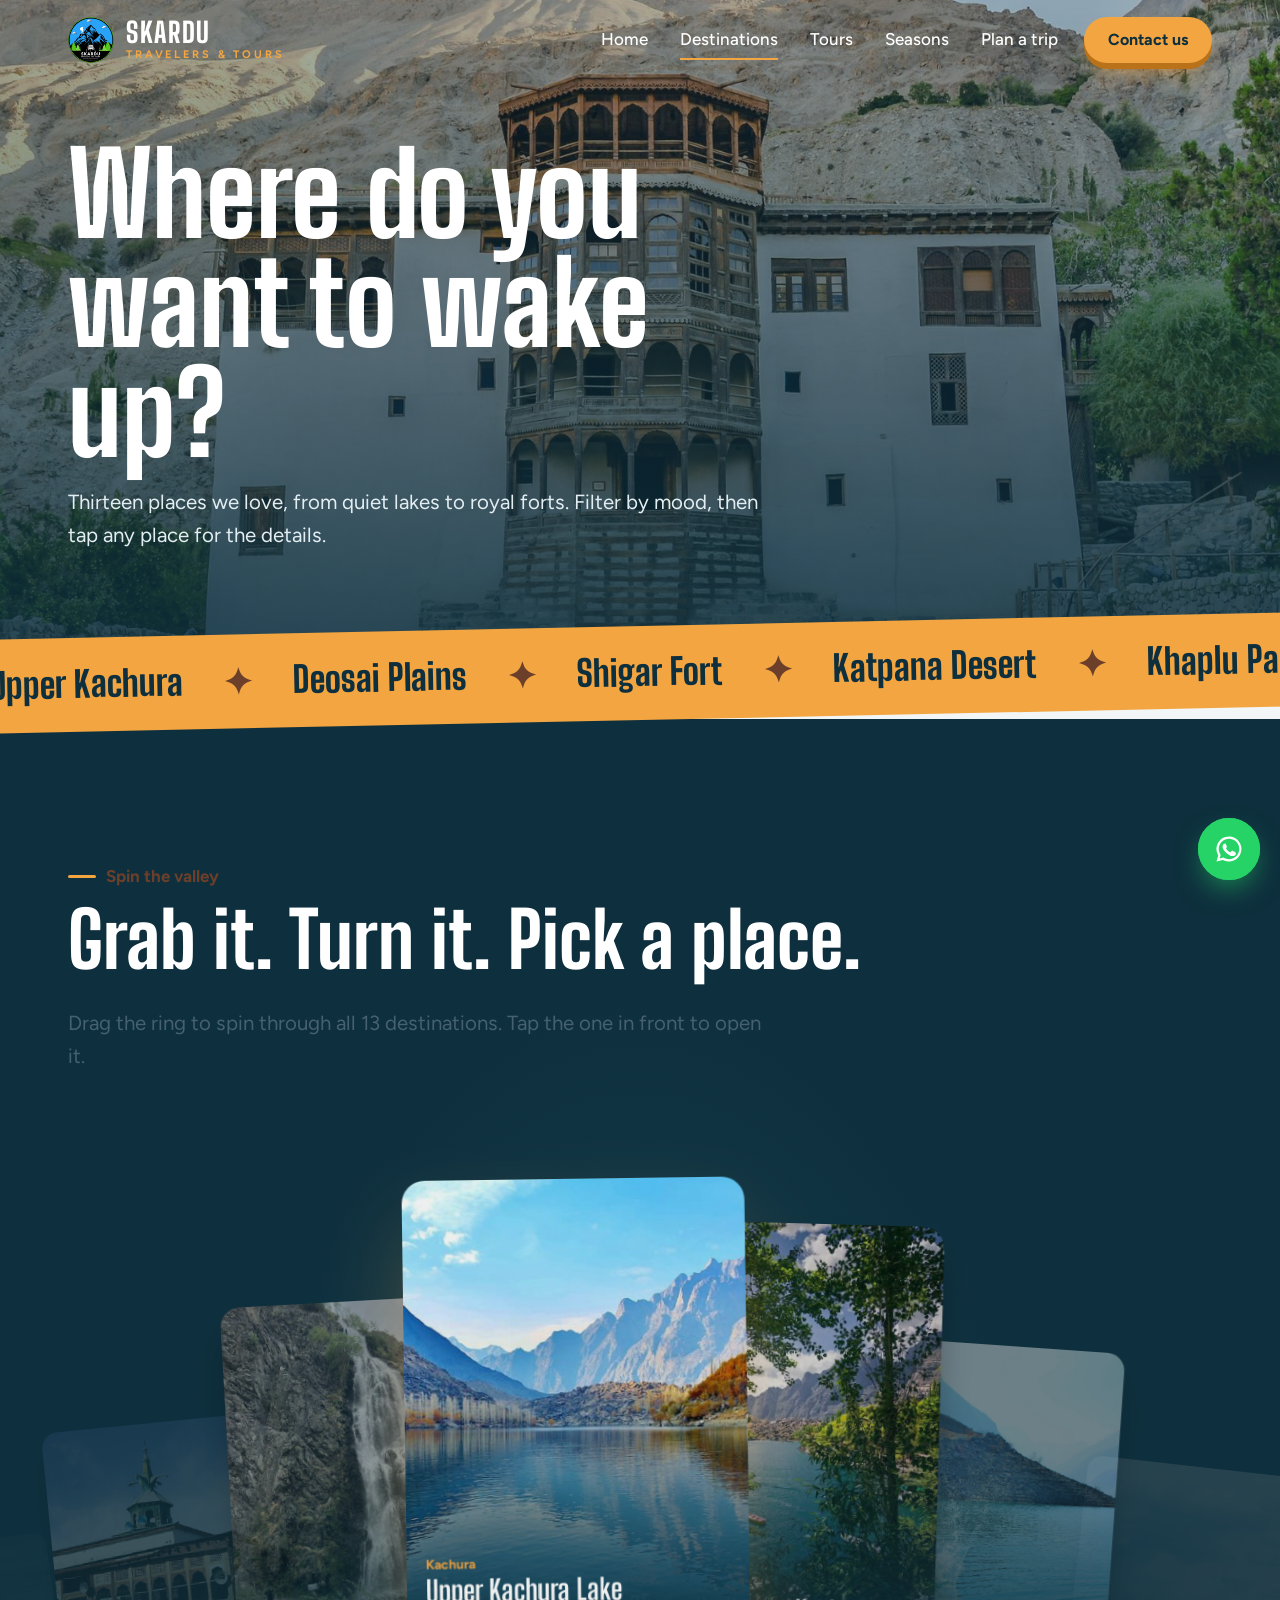
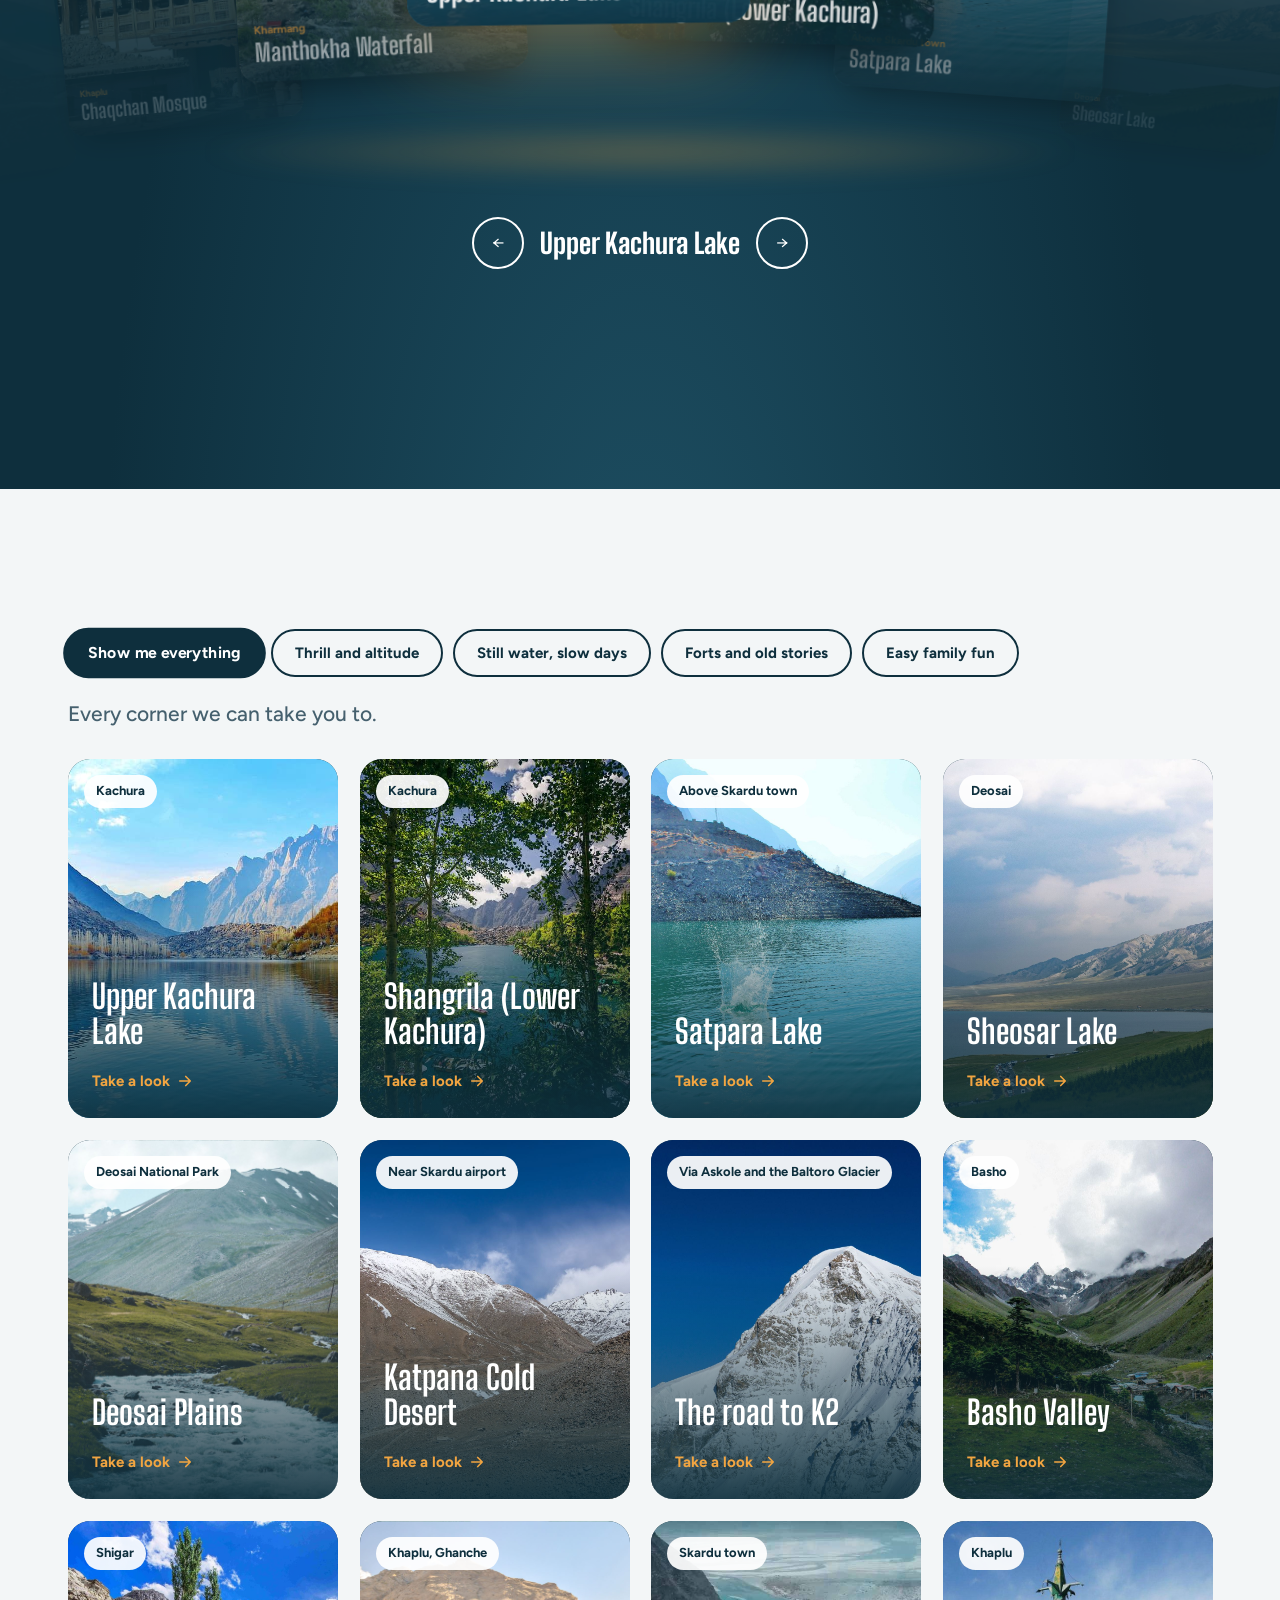
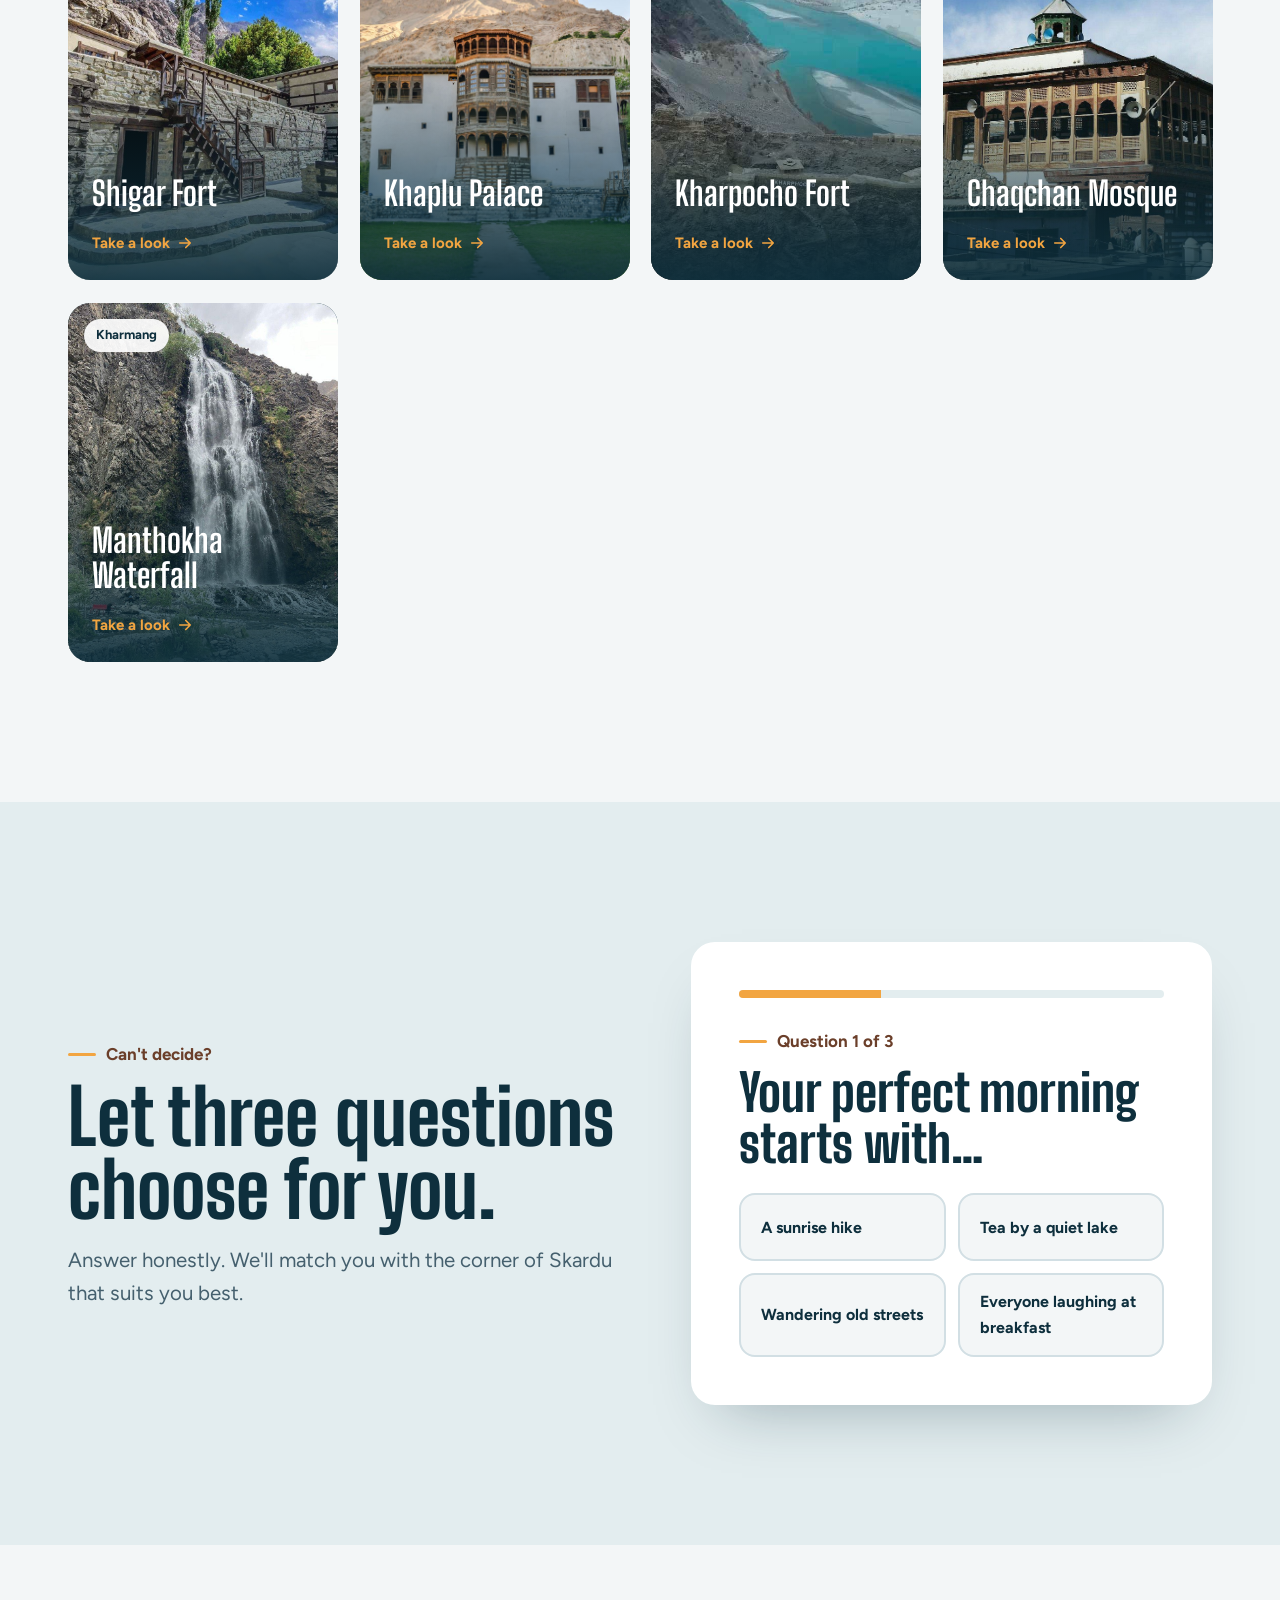
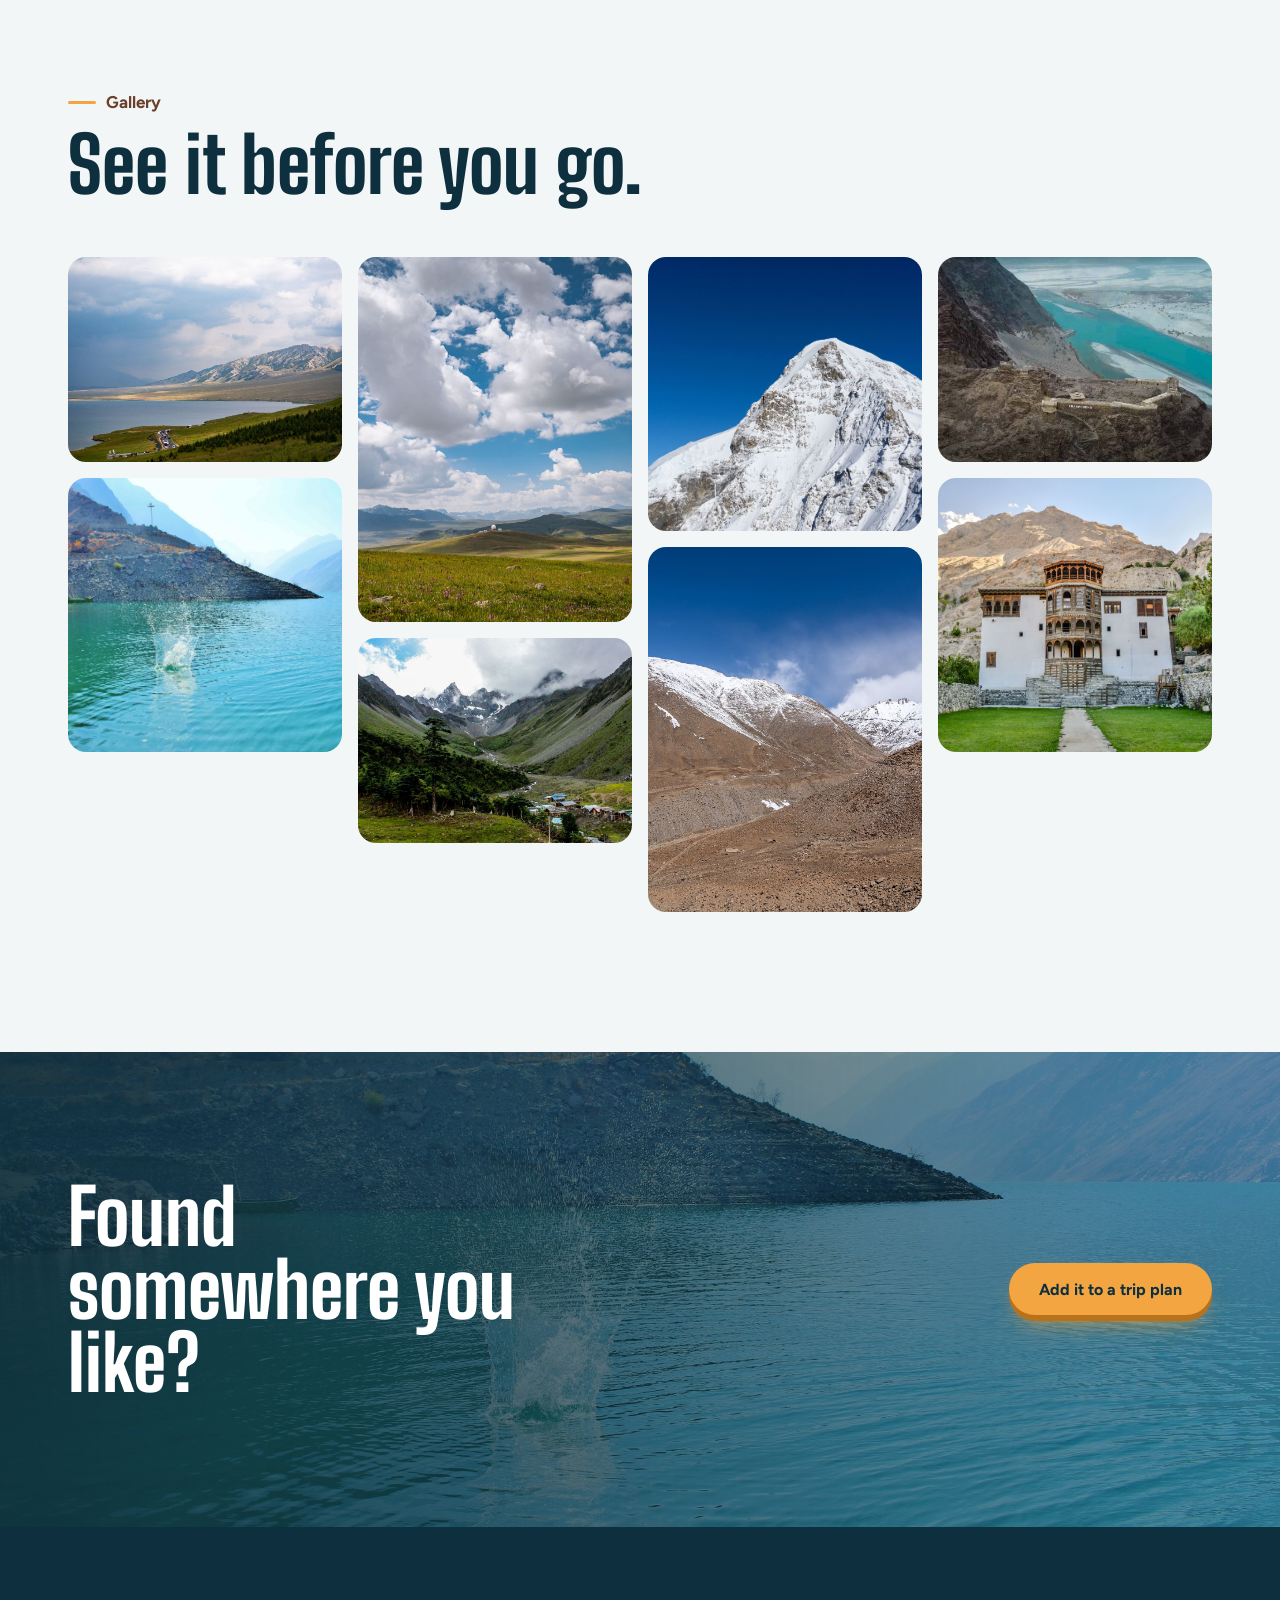
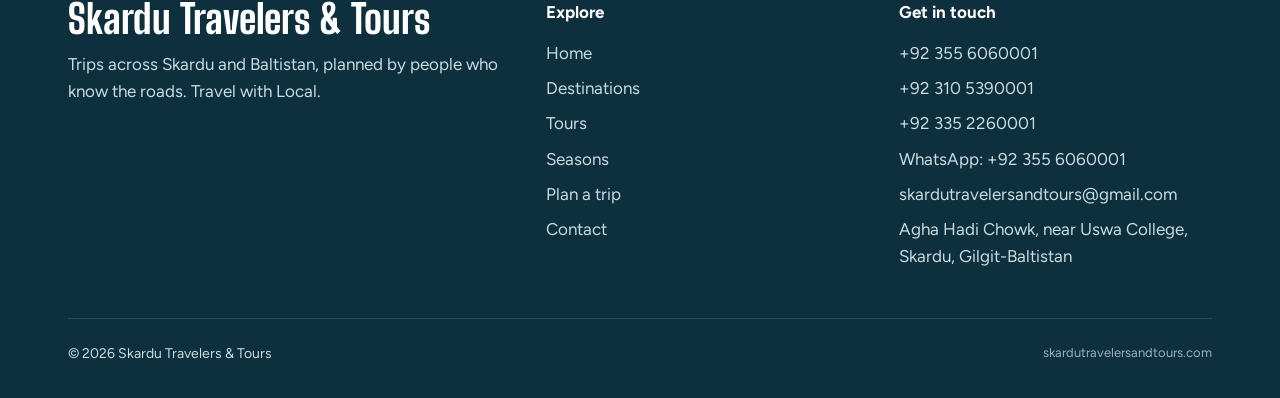
==== destinations.html @ 786d4083 "Add files via upload" ====
<!doctype html>
<html lang="en">
<head>
<meta charset="utf-8">
<meta name="viewport" content="width=device-width, initial-scale=1">
<title>Destinations | Skardu Travelers &amp; Tours</title>
<meta name="description" content="Lakes, deserts, forts and high plains around Skardu, sorted by the kind of trip you want.">
<meta property="og:title" content="Destinations | Skardu Travelers &amp; Tours">
<meta property="og:description" content="Lakes, deserts, forts and high plains around Skardu, sorted by the kind of trip you want.">
<meta property="og:image" content="https://skardutravelersandtours.com/images/hero-main.jpg">
<meta name="theme-color" content="#0E2F3D">
<link rel="preconnect" href="https://fonts.googleapis.com">
<link rel="preconnect" href="https://fonts.gstatic.com" crossorigin>
<link rel="stylesheet" href="https://fonts.googleapis.com/css2?family=Big+Shoulders+Display:wght@700;800&family=Figtree:wght@400;500;700&display=swap">
<link rel="stylesheet" href="css/style.css">
<link rel="icon" type="image/png" href="images/icon-64.png">
<link rel="apple-touch-icon" href="images/logo-180.png">
</head>
<body data-page="destinations">
<a class="skip" href="#main">Skip to content</a>
<header id="site-header"></header>
<main id="main">
<section class="page-hero">
<div class="bg" data-bg="images/khaplu-palace.jpg" aria-hidden="true"></div>
<div class="wrap"><h1 class="reveal">Where do you want to wake up?</h1><p class="lead reveal" style="--d:150ms">Thirteen places we love, from quiet lakes to royal forts. Filter by mood, then tap any place for the details.</p></div>
</section>
<div class="marquee" aria-hidden="true"><div class="track"><span>Upper Kachura</span><span>✦</span><span>Deosai Plains</span><span>✦</span><span>Shigar Fort</span><span>✦</span><span>Katpana Desert</span><span>✦</span><span>Khaplu Palace</span><span>✦</span><span>Sheosar Lake</span><span>✦</span><span>Manthokha</span><span>✦</span><span>Road to K2</span><span>✦</span><span>Upper Kachura</span><span>✦</span><span>Deosai Plains</span><span>✦</span><span>Shigar Fort</span><span>✦</span><span>Katpana Desert</span><span>✦</span><span>Khaplu Palace</span><span>✦</span><span>Sheosar Lake</span><span>✦</span><span>Manthokha</span><span>✦</span><span>Road to K2</span><span>✦</span></div></div>

<section class="section ring-section">
<div class="wrap">
<div class="section-head">
<div><p class="kicker reveal">Spin the valley</p><h2 class="reveal" style="--d:100ms">Grab it. Turn it. Pick a place.</h2></div>
<p class="lead reveal right">Drag the ring to spin through all 13 destinations. Tap the one in front to open it.</p>
</div>
</div>
<div class="ring-stage reveal zoom" id="ring-stage" tabindex="0" aria-label="Carousel of destinations. Use left and right arrow keys to turn.">
<div class="ring"></div>
<div class="ring-floor" aria-hidden="true"></div>
</div>
<div class="ring-controls">
<button class="round-btn" type="button" id="ring-prev" aria-label="Previous destination">&#8592;</button>
<div class="ring-name" id="ring-name" aria-live="polite"></div>
<button class="round-btn" type="button" id="ring-next" aria-label="Next destination">&#8594;</button>
</div>
<div style="height:80px"></div>
</section>
<section class="section" id="explore">
<div class="wrap">
<div class="chips reveal" id="mood-chips" role="group" aria-label="Choose a mood"></div>
<p class="mood-line" id="mood-line"></p>
<div class="grid" id="place-grid" style="margin-top:28px"></div>
</div>
</section>
<section class="section tinted">
<div class="wrap split">
<div>
<p class="kicker reveal">Can't decide?</p>
<h2 class="reveal" style="--d:100ms">Let three questions choose for you.</h2>
<p class="lead reveal" style="margin-top:18px;--d:200ms">Answer honestly. We'll match you with the corner of Skardu that suits you best.</p>
</div>
<div class="quiz reveal zoom" id="quiz"></div>
</div>
</section>
<section class="section">
<div class="wrap">
<div class="section-head"><div><p class="kicker reveal">Gallery</p><h2 class="reveal" style="--d:100ms">See it before you go.</h2></div></div>
<div class="gallery" id="gallery"></div>
</div>
</section>
<section class="cta">
<div class="bg" data-bg="images/satpara-lake.jpg" data-parallax="0.15" aria-hidden="true"></div>
<div class="wrap"><h2 class="reveal left">Found somewhere you like?</h2><a class="btn btn-primary reveal right" href="plan.html">Add it to a trip plan</a></div>
</section>
</main>
<footer id="site-footer"></footer>
<script src="js/config.js"></script>
<script src="js/data.js"></script>
<script src="js/main.js"></script>
</body>
</html>
---- css/style.css ----
/* ===========================================================
   Skardu Traveller and Tours — shared styles (v2, photo-led)
   Palette
     Snow     #F3F6F7   page ground
     Indus    #0E2F3D   ink and dark sections
     Glacier  #7FB3C4   cool accent
     Apricot  #F2A541   action colour (always with Indus text)
     Walnut   #6B3F2A   Balti woodwork details
   Type: Big Shoulders Display (tall, like the peaks) + Figtree
   =========================================================== */
:root {
  --snow: #F3F6F7; --paper: #fff; --indus: #0E2F3D; --indus-2: #174253;
  --glacier: #7FB3C4; --apricot: #F2A541; --apricot-dark: #E08E22; --walnut: #6B3F2A;
  --line: #D2DFE4; --muted: #45606E;
  --display: "Big Shoulders Display", "Arial Narrow", sans-serif;
  --body: "Figtree", "Segoe UI", system-ui, sans-serif;
  --wrap: 1240px; --pad: clamp(20px, 4vw, 48px);
  --ease: cubic-bezier(.2,.8,.2,1);
  --spring: cubic-bezier(.34,1.56,.64,1);
}
*, *::before, *::after { box-sizing: border-box; }
html { scroll-behavior: smooth; }
body { margin: 0; background: var(--snow); color: var(--indus); font-family: var(--body); font-size: 17px; line-height: 1.6; -webkit-font-smoothing: antialiased; overflow-x: hidden; }
img { max-width: 100%; display: block; }
a { color: inherit; }
button { font: inherit; color: inherit; }
:focus-visible { outline: 3px solid var(--apricot); outline-offset: 3px; border-radius: 6px; }
::selection { background: var(--apricot); color: var(--indus); }
.wrap { max-width: var(--wrap); margin: 0 auto; padding-inline: var(--pad); }
.skip { position: absolute; left: -999px; top: 8px; background: var(--apricot); padding: 10px 16px; z-index: 300; }
.skip:focus { left: 8px; }

/* ---------- Type ---------- */
h1, h2, h3 { font-family: var(--display); font-weight: 800; line-height: .95; margin: 0; }
h1 { font-size: clamp(64px, 10vw, 156px); }
h2 { font-size: clamp(44px, 6vw, 88px); }
h3 { font-size: clamp(26px, 2.4vw, 32px); font-weight: 700; line-height: 1.05; }
p { margin: 0; }
.lead { font-size: clamp(18px, 1.6vw, 21px); max-width: 34em; color: var(--muted); }
.on-dark .lead { color: #C9DCE3; }
.kicker { font-weight: 700; color: var(--walnut); margin-bottom: 12px; display: inline-flex; align-items: center; gap: 10px; }
.kicker::before { content: ""; width: 28px; height: 3px; background: var(--apricot); border-radius: 2px; }
.on-dark .kicker, .light .kicker { color: var(--apricot); }

/* ---------- Scroll progress ---------- */
.progress { position: fixed; top: 0; left: 0; height: 3px; width: 100%; background: var(--apricot); transform-origin: 0 50%; transform: scaleX(0); z-index: 120; }

/* ---------- Buttons ---------- */
.btn { position: relative; overflow: hidden; display: inline-flex; align-items: center; justify-content: center; gap: 10px; min-height: 52px; padding: 0 28px; border-radius: 999px; font-weight: 700; font-size: 16px; text-decoration: none; cursor: pointer; border: 2px solid transparent; transition: background .25s, color .25s, transform .3s var(--spring), box-shadow .3s; }
.btn:hover { transform: translateY(-3px); }
.btn:active { transform: scale(.96); }
.btn-primary { background: var(--apricot); color: var(--indus); box-shadow: 0 10px 24px -10px rgba(242,165,65,.9); }
.btn-primary:hover { background: var(--apricot-dark); box-shadow: 0 16px 30px -10px rgba(242,165,65,.95); }
.btn-ghost { background: transparent; border-color: currentColor; }
.btn-ghost:hover { background: rgba(14,47,61,.08); }
.light .btn-ghost:hover, .on-dark .btn-ghost:hover { background: rgba(255,255,255,.14); }
.btn-dark { background: var(--indus); color: #fff; }
.btn-dark:hover { background: var(--indus-2); }
.btn svg { width: 20px; height: 20px; flex: none; }
.ripple { position: absolute; border-radius: 50%; background: rgba(255,255,255,.55); transform: scale(0); animation: ripple .6s ease-out; pointer-events: none; }
@keyframes ripple { to { transform: scale(4); opacity: 0; } }

/* ---------- Header ---------- */
.site-header { position: fixed; top: 0; left: 0; right: 0; z-index: 100; transition: background .35s, box-shadow .35s, color .35s; color: #fff; }
.site-header.solid, body:not([data-page="home"]) .site-header.solid { background: rgba(243,246,247,.94); backdrop-filter: blur(12px); color: var(--indus); box-shadow: 0 1px 0 var(--line); }
.nav { display: flex; align-items: center; justify-content: space-between; gap: 20px; min-height: 80px; }
.brand { display: flex; align-items: center; gap: 12px; text-decoration: none; }
.brand svg, .brand img { width: 46px; height: 46px; flex: none; transition: transform .5s var(--spring); }
.brand img { border-radius: 50%; }
.brand:hover svg, .brand:hover img { transform: rotate(-8deg) scale(1.1); }
.brand-text { display: flex; flex-direction: column; gap: 4px; line-height: 1; }
.brand-text b { font-family: var(--display); font-weight: 800; font-size: 28px; letter-spacing: .06em; text-transform: uppercase; line-height: .9; }
.brand-text small { font-family: var(--body, inherit); font-weight: 700; font-size: 11px; letter-spacing: .26em; text-transform: uppercase; color: var(--apricot); }
.nav-links { display: flex; align-items: center; gap: 4px; list-style: none; margin: 0; padding: 0; }
.nav-links a:not(.btn) { position: relative; display: block; padding: 10px 14px; text-decoration: none; font-weight: 500; }
.nav-links a:not(.btn)::after { content: ""; position: absolute; left: 14px; right: 14px; bottom: 4px; height: 2px; background: var(--apricot); transform: scaleX(0); transform-origin: left; transition: transform .35s var(--ease); }
.nav-links a:not(.btn):hover::after, .nav-links a[aria-current="page"]::after { transform: scaleX(1); }
.nav-links .btn { min-height: 46px; padding: 0 22px; margin-left: 8px; }
.nav-toggle { display: none; width: 48px; height: 48px; border: 0; background: transparent; cursor: pointer; border-radius: 12px; }
.nav-toggle svg { width: 28px; height: 28px; }
@media (max-width: 920px) {
  .nav-toggle { display: inline-flex; align-items: center; justify-content: center; }
  .nav-links { position: fixed; inset: 80px 0 auto 0; flex-direction: column; align-items: stretch; gap: 0; background: var(--snow); color: var(--indus); padding: 12px var(--pad) 24px; box-shadow: 0 20px 40px rgba(14,47,61,.2); clip-path: inset(0 0 100% 0); transition: clip-path .45s var(--ease); }
  .nav-links.open { clip-path: inset(0 0 0 0); }
  .nav-links a:not(.btn) { padding: 16px 8px; font-size: 20px; border-bottom: 1px solid var(--line); }
  .nav-links a:not(.btn)::after { display: none; }
  .nav-links .btn { margin: 16px 0 0; }
  .site-header:has(.nav-links.open) { background: var(--snow); color: var(--indus); }
}

/* ---------- Home hero: photo slideshow ---------- */
.hero { position: relative; min-height: 100vh; min-height: 100svh; color: #fff; overflow: hidden; display: flex; align-items: flex-end; background: var(--indus); }
.slides { position: absolute; inset: -6%; will-change: translate; }
.slide { position: absolute; inset: 0; background-size: cover; background-position: center; opacity: 0; transform: scale(1.12); transition: opacity 1.6s ease, transform 7s linear; }
.slide.active { opacity: 1; transform: scale(1); }
.hero::after { content: ""; position: absolute; inset: 0; background: linear-gradient(180deg, rgba(7,26,34,.35) 0%, rgba(7,26,34,0) 38%, rgba(7,26,34,.8) 100%); pointer-events: none; }
.hero-copy { position: relative; z-index: 3; width: 100%; padding-bottom: clamp(48px, 9vh, 96px); padding-top: 120px; }
.hero h1 { max-width: 12ch; font-size: clamp(60px, 8.6vw, 132px); }
.hero h1 .word { display: inline-block; overflow: hidden; vertical-align: top; padding-bottom: .06em; }
.hero h1 .word > span { display: inline-block; transform: translateY(110%); animation: wordUp .9s var(--ease) forwards; }
@keyframes wordUp { to { transform: none; } }
.hero .lead { color: #E3EEF2; margin-top: 22px; opacity: 0; animation: fadeUp .9s var(--ease) .9s forwards; }
.hero-actions { display: flex; flex-wrap: wrap; gap: 12px; margin-top: 30px; opacity: 0; animation: fadeUp .9s var(--ease) 1.1s forwards; }
@keyframes fadeUp { from { opacity: 0; transform: translateY(24px); } to { opacity: 1; transform: none; } }
.hero-foot { display: flex; justify-content: space-between; align-items: flex-end; gap: 24px; margin-top: 48px; flex-wrap: wrap; }
.slide-caption { font-family: var(--display); font-size: 28px; font-weight: 700; min-height: 1.2em; }
.slide-caption.swap { animation: fadeUp .7s var(--ease); }
.dots { display: flex; gap: 10px; }
.dots button { width: 44px; height: 44px; border: 0; background: transparent; cursor: pointer; display: flex; align-items: center; padding: 0; }
.dots button span { display: block; width: 100%; height: 4px; border-radius: 4px; background: rgba(255,255,255,.35); overflow: hidden; }
.dots button span::after { content: ""; display: block; height: 100%; width: 0; background: #fff; }
.dots button.active span::after { animation: fill 6s linear forwards; }
@keyframes fill { to { width: 100%; } }

/* Inner page hero */
.page-hero { position: relative; min-height: 70vh; display: flex; align-items: flex-end; color: #fff; overflow: hidden; background: var(--indus); }
.page-hero .bg { position: absolute; inset: -6%; background-size: cover; background-position: center; animation: kenburns 20s ease-in-out infinite alternate; }
@keyframes kenburns { from { transform: scale(1) translate(0,0); } to { transform: scale(1.12) translate(-2%, -2%); } }
.page-hero::after { content: ""; position: absolute; inset: 0; background: linear-gradient(180deg, rgba(14,47,61,.35), rgba(14,47,61,.85)); }
.page-hero .wrap { position: relative; z-index: 2; width: 100%; padding-top: 140px; padding-bottom: clamp(48px, 8vw, 88px); }
.page-hero h1 { font-size: clamp(56px, 9vw, 132px); max-width: 12ch; }
.page-hero .lead { color: #E3EEF2; margin-top: 18px; }

/* ---------- Reveal on scroll ---------- */
.reveal { opacity: 0; transform: translateY(40px); transition: opacity .9s var(--ease), transform .9s var(--ease); transition-delay: var(--d, 0ms); }
.reveal.zoom { transform: scale(.92); }
.reveal.left { transform: translateX(-50px); }
.reveal.right { transform: translateX(50px); }
.reveal.in { opacity: 1; transform: none; }

/* ---------- Marquee ---------- */
.marquee { background: var(--apricot); color: var(--indus); overflow: hidden; padding: 18px 0; transform: rotate(-1.2deg); margin: -14px -10px 0; position: relative; z-index: 4; }
.marquee .track { display: flex; gap: 40px; width: max-content; animation: marquee 35s linear infinite; font-family: var(--display); font-weight: 800; font-size: clamp(24px, 3vw, 36px); white-space: nowrap; }
.marquee .track span:nth-child(even) { color: var(--walnut); }
.marquee:hover .track { animation-play-state: paused; }
@keyframes marquee { to { transform: translateX(-50%); } }

/* ---------- Sections ---------- */
.section { padding-block: clamp(80px, 11vw, 140px); }
.section-head { display: flex; justify-content: space-between; align-items: flex-end; gap: 32px; flex-wrap: wrap; margin-bottom: clamp(32px, 5vw, 56px); }
.on-dark { background: var(--indus); color: #fff; }
.tinted { background: #E3EDEF; }
.split { display: grid; grid-template-columns: 1.05fr 1fr; gap: clamp(32px, 6vw, 80px); align-items: center; }
@media (max-width: 860px) { .split { grid-template-columns: 1fr; } }

/* Counters */
.counters { display: grid; grid-template-columns: repeat(3, minmax(0, 1fr)); gap: 20px; margin-top: 48px; }
.counter { border-top: 3px solid var(--indus); padding-top: 16px; }
.counter b { display: block; font-family: var(--display); font-size: clamp(56px, 7vw, 96px); line-height: 1; }
.counter span { color: var(--muted); font-weight: 500; }
@media (max-width: 600px) { .counters { grid-template-columns: 1fr; } }

/* ---------- Chips ---------- */
.chips { display: flex; flex-wrap: wrap; gap: 10px; }
.chip { min-height: 48px; padding: 0 22px; border-radius: 999px; cursor: pointer; border: 2px solid var(--indus); background: transparent; font-weight: 700; font-size: 15px; transition: background .25s, color .25s, transform .3s var(--spring); }
.chip:hover { transform: translateY(-2px); }
.chip[aria-pressed="true"] { background: var(--indus); color: #fff; transform: scale(1.05); }
.light .chip, .on-dark .chip { border-color: #fff; color: #fff; }
.light .chip[aria-pressed="true"], .on-dark .chip[aria-pressed="true"] { background: #fff; color: var(--indus); }
.mood-line { font-size: 21px; margin-top: 20px; color: var(--muted); min-height: 1.6em; font-weight: 500; }

/* ---------- Photo cards ---------- */
.grid { display: grid; gap: 22px; grid-template-columns: repeat(auto-fit, minmax(260px, 1fr)); }
.photo-card { position: relative; display: block; width: 100%; aspect-ratio: 3 / 4; border: 0; padding: 0; border-radius: 22px; overflow: hidden; cursor: pointer; text-align: left; color: #fff; background: var(--indus); transform-style: preserve-3d; transition: transform .5s var(--ease), box-shadow .5s var(--ease); will-change: transform; }
.photo-card:hover { box-shadow: 0 30px 60px -20px rgba(14,47,61,.55); }
.photo-card .img { position: absolute; inset: 0; background-size: cover; background-position: center; transition: transform 1.1s var(--ease); }
.photo-card:hover .img { transform: scale(1.1); }
.photo-card::after { content: ""; position: absolute; inset: 0; background: linear-gradient(180deg, rgba(14,47,61,0) 35%, rgba(14,47,61,.92) 100%); }
.photo-card .tag { position: absolute; top: 16px; left: 16px; z-index: 2; background: rgba(255,255,255,.92); color: var(--indus); font-size: 13px; font-weight: 700; padding: 6px 12px; border-radius: 999px; }
.photo-card .body { position: absolute; left: 0; right: 0; bottom: 0; z-index: 2; padding: 24px; transform: translateZ(40px); }
.photo-card h3 { font-size: clamp(28px, 2.6vw, 36px); }
.photo-card p { font-size: 15px; color: #DCE8EC; margin-top: 8px; max-height: 0; opacity: 0; overflow: hidden; transition: max-height .5s var(--ease), opacity .4s; }
.photo-card:hover p, .photo-card:focus-visible p { max-height: 120px; opacity: 1; }
.photo-card .more { display: inline-flex; align-items: center; gap: 6px; margin-top: 12px; font-weight: 700; color: var(--apricot); font-size: 15px; }
.photo-card .more svg { width: 18px; height: 18px; transition: transform .3s; }
.photo-card:hover .more svg { transform: translateX(5px); }
.pop-in { animation: popIn .6s var(--spring) both; animation-delay: var(--d, 0ms); }
@keyframes popIn { from { opacity: 0; transform: translateY(30px) scale(.9); } to { opacity: 1; transform: none; } }
@media (hover: none) { .photo-card p { max-height: none; opacity: 1; } }

/* Tours */
.tour { background: var(--paper); border-radius: 22px; overflow: hidden; display: flex; flex-direction: column; transition: transform .5s var(--ease), box-shadow .5s var(--ease); box-shadow: 0 1px 0 var(--line); }
.tour:hover { transform: translateY(-8px); box-shadow: 0 30px 60px -24px rgba(14,47,61,.4); }
.tour-art { position: relative; height: 220px; overflow: hidden; }
.tour-art .img { position: absolute; inset: 0; background-size: cover; background-position: center; transition: transform 1.1s var(--ease); }
.tour:hover .tour-art .img { transform: scale(1.1); }
.tour-art .days { position: absolute; left: 16px; bottom: 16px; background: var(--apricot); color: var(--indus); font-weight: 800; padding: 6px 14px; border-radius: 999px; font-size: 14px; }
.tour-body { padding: 24px; display: flex; flex-direction: column; gap: 14px; flex: 1; }
.route { list-style: none; padding: 0; margin: 0; display: flex; flex-wrap: wrap; align-items: center; gap: 6px; font-size: 14px; }
.route li { background: #E3EDEF; padding: 4px 10px; border-radius: 999px; }
.tour-price { font-family: var(--display); font-weight: 800; font-size: 32px; margin-top: auto; }
.tour-includes { font-size: 15px; color: var(--muted); }
.tour .btn { width: 100%; }

/* ---------- Parallax photo band ---------- */
.band { position: relative; min-height: 80vh; display: flex; align-items: center; color: #fff; overflow: hidden; }
.band .bg { position: absolute; inset: -20% 0; background-size: cover; background-position: center; will-change: transform; }
.band::after { content: ""; position: absolute; inset: 0; background: rgba(14,47,61,.55); }
.band .wrap { position: relative; z-index: 2; }
.band blockquote { margin: 0; font-family: var(--display); font-weight: 800; font-size: clamp(48px, 7vw, 104px); line-height: .95; max-width: 14ch; }
.band p { margin-top: 20px; font-size: 19px; color: #E3EEF2; }

/* ---------- Seasons ---------- */
.season-stage { position: relative; color: #fff; overflow: hidden; background: var(--indus); }
.season-bg { position: absolute; inset: 0; background-size: cover; background-position: center; opacity: 0; transition: opacity 1.2s ease, transform 8s linear; transform: scale(1.1); }
.season-bg.active { opacity: 1; transform: scale(1); }
.season-stage::after { content: ""; position: absolute; inset: 0; background: linear-gradient(90deg, rgba(14,47,61,.85), rgba(14,47,61,.45)); }
.season-stage > .wrap { position: relative; z-index: 2; }
.season-card { background: rgba(255,255,255,.12); backdrop-filter: blur(14px); border: 1px solid rgba(255,255,255,.3); border-radius: 24px; padding: clamp(28px, 4vw, 48px); }
.season-card .months { font-weight: 700; color: var(--apricot); }
.season-card h3 { font-size: clamp(44px, 5vw, 72px); font-weight: 800; margin: 10px 0 16px; }
.season-card p { font-size: 18px; line-height: 1.65; }
.season-card .good { margin-top: 18px; font-weight: 700; }
.season-card.swap { animation: popIn .6s var(--spring); }

.months-row { display: grid; grid-template-columns: repeat(12, minmax(0, 1fr)); gap: 8px; }
.month { min-height: 90px; border: 0; border-radius: 14px; cursor: pointer; font-weight: 800; font-size: 16px; display: flex; align-items: flex-end; padding: 12px; color: #fff; transition: transform .35s var(--spring), box-shadow .3s; position: relative; overflow: hidden; background-size: cover; background-position: center; }
.month::before { content: ""; position: absolute; inset: 0; background: rgba(14,47,61,.45); transition: background .3s; }
.month span { position: relative; }
.month:hover { transform: translateY(-6px); }
.month[aria-pressed="true"] { transform: translateY(-8px) scale(1.06); box-shadow: 0 16px 30px -10px rgba(14,47,61,.6); }
.month[aria-pressed="true"]::before { background: rgba(242,165,65,.55); }
.month-note { margin-top: 24px; font-size: 20px; min-height: 3.2em; }
.month-note.swap { animation: fadeUp .5s var(--ease); }
@media (max-width: 700px) { .months-row { grid-template-columns: repeat(6, minmax(0, 1fr)); } }

/* ---------- Gallery ---------- */
.gallery { columns: 4 240px; column-gap: 16px; }
.gallery button { display: block; width: 100%; margin: 0 0 16px; padding: 0; border: 0; border-radius: 18px; overflow: hidden; cursor: zoom-in; break-inside: avoid; position: relative; background: var(--indus); }
.gallery img { width: 100%; height: auto; transition: transform .9s var(--ease), filter .5s; }
.gallery button:nth-child(3n) img { aspect-ratio: 3/4; object-fit: cover; }
.gallery button:nth-child(3n+1) img { aspect-ratio: 4/3; object-fit: cover; }
.gallery button:nth-child(3n+2) img { aspect-ratio: 1; object-fit: cover; }
.gallery button:hover img { transform: scale(1.08); }
.gallery button::after { content: "+"; position: absolute; right: 14px; bottom: 10px; font-family: var(--display); font-size: 40px; color: #fff; opacity: 0; transform: rotate(-90deg); transition: all .4s var(--spring); }
.gallery button:hover::after { opacity: 1; transform: none; }

.lightbox { border: 0; padding: 0; background: transparent; max-width: 100vw; max-height: 100vh; width: 100vw; height: 100vh; }
.lightbox::backdrop { background: rgba(8,24,32,.94); }
.lightbox .inner { width: 100%; height: 100%; display: flex; align-items: center; justify-content: center; padding: 60px 80px; }
.lightbox img { max-height: 100%; max-width: 100%; border-radius: 14px; animation: popIn .5s var(--spring); }
.lightbox .lb-btn { position: fixed; width: 54px; height: 54px; border-radius: 50%; border: 0; background: #fff; color: var(--indus); cursor: pointer; display: flex; align-items: center; justify-content: center; }
.lightbox .lb-btn svg { width: 24px; height: 24px; }
.lb-close { top: 18px; right: 18px; } .lb-prev { left: 18px; top: 50%; } .lb-next { right: 18px; top: 50%; }
@media (max-width: 600px) { .lightbox .inner { padding: 70px 12px; } .lb-prev, .lb-next { top: auto !important; bottom: 18px; } }

/* ---------- Facts (flip) ---------- */
.fact-stage { perspective: 1400px; }
.fact-card { position: relative; min-height: 400px; transform-style: preserve-3d; transition: transform .8s var(--ease); }
.fact-card.flipped { transform: rotateY(180deg); }
.fact-face { position: absolute; inset: 0; backface-visibility: hidden; border-radius: 24px; padding: clamp(28px, 4vw, 48px); display: flex; flex-direction: column; justify-content: space-between; }
.fact-front { background: var(--apricot); color: var(--indus); }
.fact-back { background: #fff; color: var(--indus); transform: rotateY(180deg); }
.fact-face p { font-family: var(--display); font-weight: 800; font-size: clamp(28px, 3vw, 42px); line-height: 1.08; max-width: 24ch; }
.fact-face .hint { font-weight: 700; font-size: 16px; font-family: var(--body); }
.fact-controls { display: flex; align-items: center; gap: 12px; margin-top: 24px; flex-wrap: wrap; }
.fact-count { font-weight: 700; color: #C9DCE3; }
.round-btn { width: 52px; height: 52px; border-radius: 50%; border: 2px solid currentColor; background: transparent; cursor: pointer; display: inline-flex; align-items: center; justify-content: center; transition: transform .3s var(--spring), background .2s; }
.round-btn:hover { transform: scale(1.1); }
.round-btn svg { width: 22px; height: 22px; }

/* ---------- Quiz ---------- */
.quiz { background: var(--paper); border-radius: 24px; padding: clamp(28px, 4vw, 48px); box-shadow: 0 30px 60px -30px rgba(14,47,61,.35); position: relative; overflow: hidden; }
.quiz-progress { height: 8px; background: #E3EDEF; border-radius: 99px; overflow: hidden; margin-bottom: 26px; }
.quiz-progress span { display: block; height: 100%; background: var(--apricot); width: 0; transition: width .6s var(--spring); }
.quiz-q { font-family: var(--display); font-weight: 800; font-size: clamp(34px, 4vw, 52px); line-height: 1; margin-bottom: 24px; }
.quiz-step { animation: slideIn .5s var(--ease); }
@keyframes slideIn { from { opacity: 0; transform: translateX(40px); } to { opacity: 1; transform: none; } }
.quiz-options { display: grid; grid-template-columns: repeat(2, minmax(0, 1fr)); gap: 12px; }
.quiz-options button { min-height: 68px; text-align: left; padding: 14px 20px; border-radius: 16px; border: 2px solid var(--line); background: var(--snow); font-weight: 700; font-size: 16px; cursor: pointer; transition: all .3s var(--spring); }
.quiz-options button:hover { border-color: var(--indus); background: #fff; transform: translateY(-3px) scale(1.02); }
.quiz-result .photo { height: 200px; border-radius: 16px; background-size: cover; background-position: center; margin-bottom: 20px; animation: popIn .7s var(--spring); }
.quiz-result h3 { font-size: clamp(40px, 5vw, 60px); font-weight: 800; margin: 6px 0 12px; }
.quiz-result .actions { display: flex; flex-wrap: wrap; gap: 12px; margin-top: 22px; }
@media (max-width: 600px) { .quiz-options { grid-template-columns: 1fr; } }
.confetti { position: fixed; top: -20px; width: 10px; height: 14px; z-index: 250; pointer-events: none; animation: fall linear forwards; }
@keyframes fall { to { transform: translate(var(--x), 110vh) rotate(var(--r)); } }

/* ---------- Planner & forms ---------- */
.panel { background: var(--paper); border-radius: 24px; padding: clamp(24px, 4vw, 40px); box-shadow: 0 1px 0 var(--line); }
.field { display: flex; flex-direction: column; gap: 8px; margin-bottom: 22px; }
.field label, .field legend { font-weight: 700; }
.field input, .field select, .field textarea { font: inherit; color: var(--indus); background: var(--snow); border: 2px solid var(--line); border-radius: 14px; padding: 12px 14px; min-height: 52px; transition: border-color .2s, box-shadow .2s; }
.field input:focus, .field select:focus, .field textarea:focus { border-color: var(--indus); outline: none; box-shadow: 0 0 0 4px rgba(242,165,65,.35); }
.field textarea { min-height: 120px; resize: vertical; }
.field .hint { font-size: 14px; color: var(--muted); }
.field .error { font-size: 14px; color: #A02C2C; font-weight: 700; display: none; }
.field.invalid input, .field.invalid textarea { border-color: #A02C2C; animation: shake .4s; }
.field.invalid .error { display: block; }
@keyframes shake { 25% { transform: translateX(-6px); } 75% { transform: translateX(6px); } }
fieldset.field { border: 0; padding: 0; margin: 0 0 22px; }
.row-2 { display: grid; grid-template-columns: repeat(2, minmax(0, 1fr)); gap: 16px; }
@media (max-width: 600px) { .row-2 { grid-template-columns: 1fr; } }
.stepper { display: flex; align-items: center; justify-content: space-between; gap: 16px; padding: 14px 0; border-bottom: 1px solid var(--line); }
.stepper .label { font-weight: 700; font-size: 18px; }
.stepper .controls { display: flex; align-items: center; gap: 14px; }
.stepper output { font-family: var(--display); font-weight: 800; font-size: 44px; min-width: 2ch; text-align: center; display: inline-block; }
.stepper output.bump { animation: bump .35s var(--spring); }
@keyframes bump { 50% { transform: scale(1.35); color: var(--apricot-dark); } }
.stepper .round-btn { font-size: 26px; font-weight: 700; }
.checks { display: flex; flex-wrap: wrap; gap: 10px; }
.check { position: relative; }
.check input { position: absolute; opacity: 0; width: 1px; height: 1px; }
.check span { display: inline-flex; align-items: center; min-height: 44px; padding: 0 16px; border-radius: 999px; border: 2px solid var(--line); cursor: pointer; font-weight: 500; font-size: 15px; transition: all .3s var(--spring); }
.check span:hover { border-color: var(--indus); }
.check input:checked + span { background: var(--indus); color: #fff; border-color: var(--indus); transform: scale(1.05); }
.check input:focus-visible + span { outline: 3px solid var(--apricot); outline-offset: 2px; }
.summary { position: sticky; top: 100px; }
.summary-card { position: relative; overflow: hidden; background: var(--indus); color: #fff; border-radius: 24px; padding: clamp(24px, 4vw, 40px); }
.summary-card .photo { position: absolute; inset: 0; background-size: cover; background-position: center; opacity: .22; transition: opacity .6s; }
.summary-card > *:not(.photo) { position: relative; }
.summary-card h3 { font-size: clamp(40px, 4vw, 56px); font-weight: 800; }
.summary-list { list-style: none; padding: 0; margin: 20px 0; display: flex; flex-direction: column; gap: 10px; }
.summary-list li { display: flex; justify-content: space-between; gap: 16px; border-bottom: 1px solid rgba(255,255,255,.18); padding-bottom: 10px; }
.summary-list li span:first-child { color: #C9DCE3; }
.summary-list li span:last-child { font-weight: 700; text-align: right; }
.summary-idea { background: rgba(255,255,255,.12); border-radius: 14px; padding: 16px; margin-bottom: 20px; }
.summary-card .btn { width: 100%; margin-top: 10px; }
.planner-layout { display: grid; grid-template-columns: 1.3fr 1fr; gap: 32px; align-items: start; }
@media (max-width: 900px) { .planner-layout { grid-template-columns: 1fr; } .summary { position: static; } }

/* ---------- Contact ---------- */
.contact-grid { display: grid; grid-template-columns: repeat(auto-fill, minmax(220px, 1fr)); gap: 18px; }
.contact-card { background: var(--indus-2); border-radius: 22px; padding: 26px; display: flex; flex-direction: column; gap: 10px; text-decoration: none; color: #fff; transition: transform .4s var(--spring), background .3s; }
a.contact-card:hover { transform: translateY(-6px) rotate(-1deg); background: #1E5064; }
.contact-card svg { width: 34px; height: 34px; color: var(--apricot); transition: transform .4s var(--spring); }
a.contact-card:hover svg { transform: scale(1.2) rotate(-8deg); }
.contact-card .label { color: #C9DCE3; }
.contact-card .value { font-weight: 700; font-size: 19px; word-break: break-word; }
.faq details { border-bottom: 1px solid var(--line); }
.faq summary { cursor: pointer; list-style: none; padding: 22px 0; font-weight: 700; font-size: 19px; display: flex; justify-content: space-between; gap: 20px; }
.faq summary::-webkit-details-marker { display: none; }
.faq summary::after { content: "+"; font-family: var(--display); font-size: 34px; line-height: .8; transition: transform .35s var(--spring); }
.faq details[open] summary::after { transform: rotate(135deg); }
.faq details[open] p { animation: fadeUp .45s var(--ease); }
.faq details p { padding: 0 0 22px; color: var(--muted); max-width: 44em; }
.steps li h3 { display: flex; gap: 14px; align-items: baseline; }

/* ---------- CTA ---------- */
.cta { position: relative; overflow: hidden; color: #fff; }
.cta .bg { position: absolute; inset: -20% 0; background-size: cover; background-position: center; }
.cta::after { content: ""; position: absolute; inset: 0; background: linear-gradient(90deg, rgba(14,47,61,.92), rgba(14,47,61,.4)); }
.cta .wrap { position: relative; z-index: 2; display: flex; justify-content: space-between; align-items: center; gap: 28px; flex-wrap: wrap; padding-block: clamp(80px, 10vw, 130px); }
.cta h2 { max-width: 13ch; }

/* ---------- Footer ---------- */
.site-footer { background: var(--indus); color: #C9DCE3; padding: 72px 0 32px; }
.footer-grid { display: grid; grid-template-columns: 1.4fr 1fr 1fr; gap: 40px; }
.site-footer h4 { margin: 0 0 14px; color: #fff; font-size: 17px; }
.site-footer ul { list-style: none; margin: 0; padding: 0; display: flex; flex-direction: column; gap: 8px; }
.site-footer a { text-decoration: none; transition: color .2s; }
.site-footer a:hover { color: var(--apricot); }
.footer-brand { font-family: var(--display); font-weight: 800; font-size: 40px; color: #fff; line-height: 1; margin-bottom: 12px; }
.footer-bottom { margin-top: 48px; padding-top: 24px; border-top: 1px solid rgba(255,255,255,.12); display: flex; justify-content: space-between; gap: 16px; flex-wrap: wrap; font-size: 14px; }
.credit { font-size: 13px; opacity: .75; }
@media (max-width: 760px) { .footer-grid { grid-template-columns: 1fr; } }

/* ---------- Modal ---------- */
.modal { border: 0; padding: 0; border-radius: 24px; max-width: 620px; width: calc(100% - 32px); color: var(--indus); overflow: hidden; }
.modal::backdrop { background: rgba(8,24,32,.7); backdrop-filter: blur(6px); }
.modal[open] { animation: modalIn .55s var(--spring); }
@keyframes modalIn { from { opacity: 0; transform: translateY(40px) scale(.9); } to { opacity: 1; transform: none; } }
.modal-art { height: 300px; background-size: cover; background-position: center; animation: kenburns 14s ease-in-out infinite alternate; }
.modal-body { padding: 28px; display: flex; flex-direction: column; gap: 12px; }
.modal-body h3 { font-size: 44px; font-weight: 800; }
.modal-body .area { font-weight: 700; color: var(--walnut); }
.modal-body .actions { display: flex; gap: 10px; flex-wrap: wrap; margin-top: 10px; }
.modal-close { position: absolute; top: 14px; right: 14px; z-index: 3; width: 46px; height: 46px; border-radius: 50%; border: 0; background: #fff; cursor: pointer; display: flex; align-items: center; justify-content: center; transition: transform .3s var(--spring); }
.modal-close:hover { transform: rotate(90deg); }
.modal-close svg { width: 22px; height: 22px; }

/* ---------- Floating WhatsApp, toast, top ---------- */
.fab { position: fixed; right: 20px; bottom: 20px; z-index: 90; width: 62px; height: 62px; border-radius: 50%; background: #25D366; color: #fff; border: 0; cursor: pointer; display: flex; align-items: center; justify-content: center; box-shadow: 0 12px 30px -8px rgba(37,211,102,.7); transition: transform .35s var(--spring); }
.fab:hover { transform: scale(1.12) rotate(-8deg); }
.fab svg { width: 30px; height: 30px; }
.fab::before { content: ""; position: absolute; inset: 0; border-radius: 50%; border: 3px solid #25D366; animation: pulse 2.2s ease-out infinite; }
@keyframes pulse { from { transform: scale(1); opacity: .8; } to { transform: scale(1.7); opacity: 0; } }
.fab-tip { position: absolute; right: 74px; white-space: nowrap; background: #fff; color: var(--indus); padding: 8px 14px; border-radius: 12px; font-weight: 700; font-size: 14px; box-shadow: 0 10px 24px -10px rgba(14,47,61,.4); opacity: 0; transform: translateX(10px); transition: all .3s var(--ease); pointer-events: none; }
.fab:hover .fab-tip, .fab.hello .fab-tip { opacity: 1; transform: none; }
.to-top { position: fixed; right: 29px; bottom: 96px; z-index: 89; width: 44px; height: 44px; border-radius: 50%; border: 0; background: var(--indus); color: #fff; cursor: pointer; display: flex; align-items: center; justify-content: center; opacity: 0; transform: translateY(20px); pointer-events: none; transition: all .35s var(--spring); }
.to-top.show { opacity: 1; transform: none; pointer-events: auto; }
.to-top svg { width: 22px; height: 22px; }
.toast { position: fixed; left: 50%; bottom: 24px; transform: translate(-50%, 160%); background: var(--indus); color: #fff; padding: 14px 22px; border-radius: 16px; font-weight: 500; z-index: 300; max-width: calc(100% - 32px); transition: transform .5s var(--spring); box-shadow: 0 16px 40px rgba(14,47,61,.35); }
.toast.show { transform: translate(-50%, 0); }

@media (prefers-reduced-motion: reduce) {
  *, *::before, *::after { animation-duration: .01ms !important; animation-iteration-count: 1 !important; transition-duration: .01ms !important; scroll-behavior: auto !important; }
  .reveal { opacity: 1; transform: none; }
}

/* ===========================================================
   3D LAYER
   =========================================================== */

.hero-hint { display: none; align-items: center; gap: 8px; font-weight: 700; font-size: 15px; opacity: .9; }
.has-tilt .hero-hint { display: inline-flex; }
.tilt-btn { min-height: 44px; padding: 0 18px; border-radius: 999px; border: 2px solid rgba(255,255,255,.7); background: rgba(14,47,61,.55); color: #fff; font-weight: 700; font-size: 15px; cursor: pointer; backdrop-filter: blur(6px); }
.hero-hint svg { width: 22px; height: 22px; animation: nudge 2.4s ease-in-out infinite; }
@keyframes nudge { 0%,100% { transform: translateX(-4px); } 50% { transform: translateX(4px); } }

/* ---------- 3D reveal (sections swing into place) ---------- */
.reveal { transform: perspective(1200px) rotateX(14deg) translateY(50px); transform-origin: 50% 100%; }
.reveal.left { transform: perspective(1200px) rotateY(18deg) translateX(-50px); }
.reveal.right { transform: perspective(1200px) rotateY(-18deg) translateX(50px); }
.reveal.zoom { transform: perspective(1200px) translateZ(-160px) rotateX(8deg); }
.reveal.in { transform: none; }

/* ---------- 3D press buttons ---------- */
.btn-primary { box-shadow: 0 6px 0 #B9711A, 0 14px 24px -10px rgba(242,165,65,.9); }
.btn-primary:hover { box-shadow: 0 9px 0 #B9711A, 0 20px 30px -10px rgba(242,165,65,.9); }
.btn-primary:active { transform: translateY(5px); box-shadow: 0 1px 0 #B9711A; }
.btn-dark { box-shadow: 0 6px 0 #05161D; }
.btn-dark:active { transform: translateY(5px); box-shadow: 0 1px 0 #05161D; }

/* ---------- Glare on tilting cards ---------- */
.glare { position: absolute; inset: 0; z-index: 3; pointer-events: none; opacity: 0; transition: opacity .3s; background: radial-gradient(circle at var(--gx, 50%) var(--gy, 50%), rgba(255,255,255,.38), rgba(255,255,255,0) 55%); mix-blend-mode: overlay; }
.photo-card:hover .glare, .ring-card:hover .glare { opacity: 1; }

/* ---------- Pyramid carousel of destinations ---------- */
.ring-section { position: relative; overflow: hidden; background: radial-gradient(ellipse at 50% 120%, #1E5064 0%, var(--indus) 60%); color: #fff; }
.ring-stage { position: relative; height: clamp(500px, 66vw, 680px); cursor: grab; touch-action: pan-y; user-select: none; margin-top: 20px; }
.ring-stage:active { cursor: grabbing; }
.ring { position: absolute; left: 50%; top: 36%; width: 0; height: 0; }
.ring-card { position: absolute; width: var(--cw); height: calc(var(--cw) * 1.3); left: calc(var(--cw) / -2); top: calc(var(--cw) * -0.65); border: 0; padding: 0; border-radius: 24px; overflow: hidden; cursor: pointer; background: #0a2430; color: #fff; text-align: left; transition: filter .4s, box-shadow .4s; box-shadow: 0 24px 50px -18px rgba(0,0,0,.65); will-change: transform, opacity; }
.ring-card .img { position: absolute; inset: 0; background-size: cover; background-position: center; }
.ring-card::after { content: ""; position: absolute; inset: 0; background: linear-gradient(180deg, rgba(14,47,61,0) 45%, rgba(14,47,61,.9)); }
.ring-card .body { position: absolute; left: 20px; right: 20px; bottom: 20px; z-index: 2; }
.ring-card h3 { font-size: clamp(24px, 2.4vw, 32px); }
.ring-card .area { font-size: 14px; color: var(--apricot); font-weight: 700; }
.ring-card.front { box-shadow: 0 44px 90px -18px rgba(242,165,65,.4); }
.ring-floor { position: absolute; left: 50%; bottom: 4%; width: 70%; height: 60px; transform: translateX(-50%); background: radial-gradient(ellipse, rgba(242,165,65,.28), transparent 70%); filter: blur(10px); pointer-events: none; }
.ring-controls { display: flex; justify-content: center; align-items: center; gap: 16px; margin-top: 8px; }
.ring-controls .round-btn { color: #fff; }
.ring-name { min-width: 14ch; text-align: center; font-family: var(--display); font-size: 28px; font-weight: 800; }
.ring-name.swap { animation: fadeUp .45s var(--ease); }

/* ---------- 3D season cube ---------- */
.cube-scene { width: var(--cs); height: var(--cs); perspective: 1400px; margin-inline: auto; --cs: min(420px, 78vw); }
.cube { position: relative; width: 100%; height: 100%; transform-style: preserve-3d; transition: transform 1.1s cubic-bezier(.6,-0.2,.25,1.2); transform: translateZ(calc(var(--cs) / -2)) rotateY(0deg); }
.cube-face { position: absolute; inset: 0; border-radius: 24px; overflow: hidden; background-size: cover; background-position: center; color: #fff; display: flex; flex-direction: column; justify-content: flex-end; padding: clamp(20px, 3vw, 32px); backface-visibility: hidden; box-shadow: 0 40px 80px -30px rgba(0,0,0,.6); }
.cube-face::before { content: ""; position: absolute; inset: 0; background: linear-gradient(180deg, rgba(14,47,61,.05), rgba(14,47,61,.88)); }
.cube-face > * { position: relative; }
.cube-face .months { font-weight: 700; color: var(--apricot); }
.cube-face h3 { font-size: clamp(36px, 4vw, 54px); font-weight: 800; margin: 6px 0 10px; }
.cube-face p { font-size: 16px; line-height: 1.55; }
.cube-face .good { margin-top: 10px; font-weight: 700; font-size: 15px; }
.cube-face:nth-child(1) { transform: rotateY(0deg) translateZ(calc(var(--cs) / 2)); }
.cube-face:nth-child(2) { transform: rotateY(90deg) translateZ(calc(var(--cs) / 2)); }
.cube-face:nth-child(3) { transform: rotateY(180deg) translateZ(calc(var(--cs) / 2)); }
.cube-face:nth-child(4) { transform: rotateY(270deg) translateZ(calc(var(--cs) / 2)); }
.cube-hint { text-align: center; margin-top: 18px; font-weight: 700; opacity: .85; }

/* ---------- 3D flip tour cards ---------- */
.tour3d { perspective: 1400px; min-height: 560px; }
.tour3d .flipper { position: relative; height: 100%; min-height: 560px; transform-style: preserve-3d; transition: transform .9s var(--spring); }
.tour3d.flipped .flipper { transform: rotateY(180deg); }
.tour3d .side { position: absolute; inset: 0; border-radius: 24px; overflow: hidden; backface-visibility: hidden; display: flex; flex-direction: column; }
.tour3d .front { color: #fff; justify-content: flex-end; padding: 26px; box-shadow: 0 30px 60px -25px rgba(14,47,61,.55); }
.tour3d .front .img { position: absolute; inset: 0; background-size: cover; background-position: center; transition: transform 1.1s var(--ease); }
.tour3d:hover .front .img { transform: scale(1.08); }
.tour3d .front::after { content: ""; position: absolute; inset: 0; background: linear-gradient(180deg, rgba(14,47,61,0) 30%, rgba(14,47,61,.92)); }
.tour3d .front > *:not(.img) { position: relative; z-index: 2; }
.tour3d .front .days { align-self: flex-start; background: var(--apricot); color: var(--indus); font-weight: 800; padding: 6px 14px; border-radius: 999px; font-size: 14px; margin-bottom: 14px; }
.tour3d .front h3 { font-size: clamp(34px, 3vw, 44px); font-weight: 800; }
.tour3d .front .price { font-family: var(--display); font-size: 28px; font-weight: 800; color: var(--apricot); margin: 6px 0 18px; }
.tour3d .back { background: #fff; transform: rotateY(180deg); padding: 28px; gap: 14px; box-shadow: 0 30px 60px -25px rgba(14,47,61,.45); }
.tour3d .back h3 { font-size: 34px; font-weight: 800; }
.tour3d .back .btn { width: 100%; }
.tour3d .flip-btn { align-self: flex-start; }
.front .flip-btn { color: #fff; }
.tour3d .back .actions { margin-top: auto; display: flex; flex-direction: column; gap: 10px; }

/* ---------- Floating 3D page hero title ---------- */
.page-hero .wrap { transform-style: preserve-3d; transition: transform .2s linear; }
.page-hero h1 { transform: translateZ(40px); }

@media (max-width: 600px) {
  .tour3d, .tour3d .flipper { min-height: 540px; }
}
@media (prefers-reduced-motion: reduce) {
  .reveal { transform: none; }
}
.hero .lead { text-shadow: 0 2px 16px rgba(14,47,61,.6); }
html { overflow-x: clip; } body { overflow-x: clip; }
#tour-grid { grid-template-columns: repeat(auto-fit, minmax(310px, 1fr)); gap: 26px; }
.tour3d, .tour3d .flipper { min-height: 600px; }
.tour3d .back { overflow-y: auto; padding: 26px; gap: 12px; }
.tour3d .back h3 { font-size: 30px; }
.tour3d .back .tour-price { font-size: 26px; }
.tour3d .back p { font-size: 16px; }


/* ---------- Home hero: reactive photo (mouse, tilt, scroll) ---------- */
.hero-media { position: absolute; inset: 0; overflow: hidden; perspective: 1200px; animation: heroIn 2.4s var(--ease) both; }
@keyframes heroIn { from { transform: scale(1.12); opacity: .35; } to { transform: none; opacity: 1; } }
.hero-img { position: absolute; inset: -7%; background: #0a1c26 url("../images/hero-main.jpg") 62% 45% / cover no-repeat; transform-origin: 60% 62%; will-change: transform; }
.hero-mist { position: absolute; left: -20%; width: 140%; height: 38%; pointer-events: none; filter: blur(28px); mix-blend-mode: screen; will-change: transform; }
.hero-mist::before { content: ""; position: absolute; inset: 0; background: radial-gradient(60% 60% at 30% 50%, rgba(220,235,245,.5), transparent 70%), radial-gradient(50% 60% at 75% 40%, rgba(220,235,245,.38), transparent 70%); animation: mistDrift 26s ease-in-out infinite alternate; }
.hero-mist.m1 { bottom: 20%; opacity: .5; }
.hero-mist.m2 { bottom: -6%; opacity: .4; }
.hero-mist.m2::before { animation-duration: 34s; animation-direction: alternate-reverse; }
@keyframes mistDrift { from { transform: translateX(-6%); } to { transform: translateX(6%); } }
.hero-glow { position: absolute; inset: 0; pointer-events: none; background: radial-gradient(circle at var(--gx, 60%) var(--gy, 40%), rgba(255,236,200,.24), transparent 36%); mix-blend-mode: screen; }
.hero-shade { position: absolute; inset: 0; pointer-events: none; background: #061319; opacity: calc(var(--sp, 0) * .7); }
@media (prefers-reduced-motion: reduce) { .hero-media, .hero-mist::before { animation: none; } }

/* ---------- What we do ---------- */
.offer-grid { display: grid; grid-template-columns: repeat(3, minmax(0, 1fr)); gap: 20px; }
.offer-card { background: var(--paper); border: 1px solid var(--line); border-radius: 22px; padding: 28px; }
.offer-card h3 { margin-bottom: 18px; }
.tick { list-style: none; margin: 0; padding: 0; display: grid; gap: 10px; }
.tick li { position: relative; padding-left: 30px; font-weight: 500; }
.tick li::before { content: ""; position: absolute; left: 0; top: .35em; width: 18px; height: 18px; border-radius: 50%; background: var(--apricot); }
.tick li::after { content: ""; position: absolute; left: 6px; top: calc(.35em + 4px); width: 5px; height: 9px; border: solid var(--indus); border-width: 0 2px 2px 0; transform: rotate(45deg) translate(-1px, -1px); }
.offer-card.fly { background: var(--indus); color: #fff; border-color: var(--indus); }
.flights { list-style: none; margin: 0 0 18px; padding: 0; }
.flights li { display: flex; justify-content: space-between; align-items: center; gap: 12px; padding: 12px 0; border-bottom: 1px solid rgba(255,255,255,.18); }
.flights b { font-family: var(--display); font-size: 30px; font-weight: 700; line-height: 1; }
.flights span { color: var(--apricot); font-weight: 700; }
.offer-card.fly p { color: #C9DCE3; }
@media (max-width: 960px) { .offer-grid { grid-template-columns: 1fr; } }
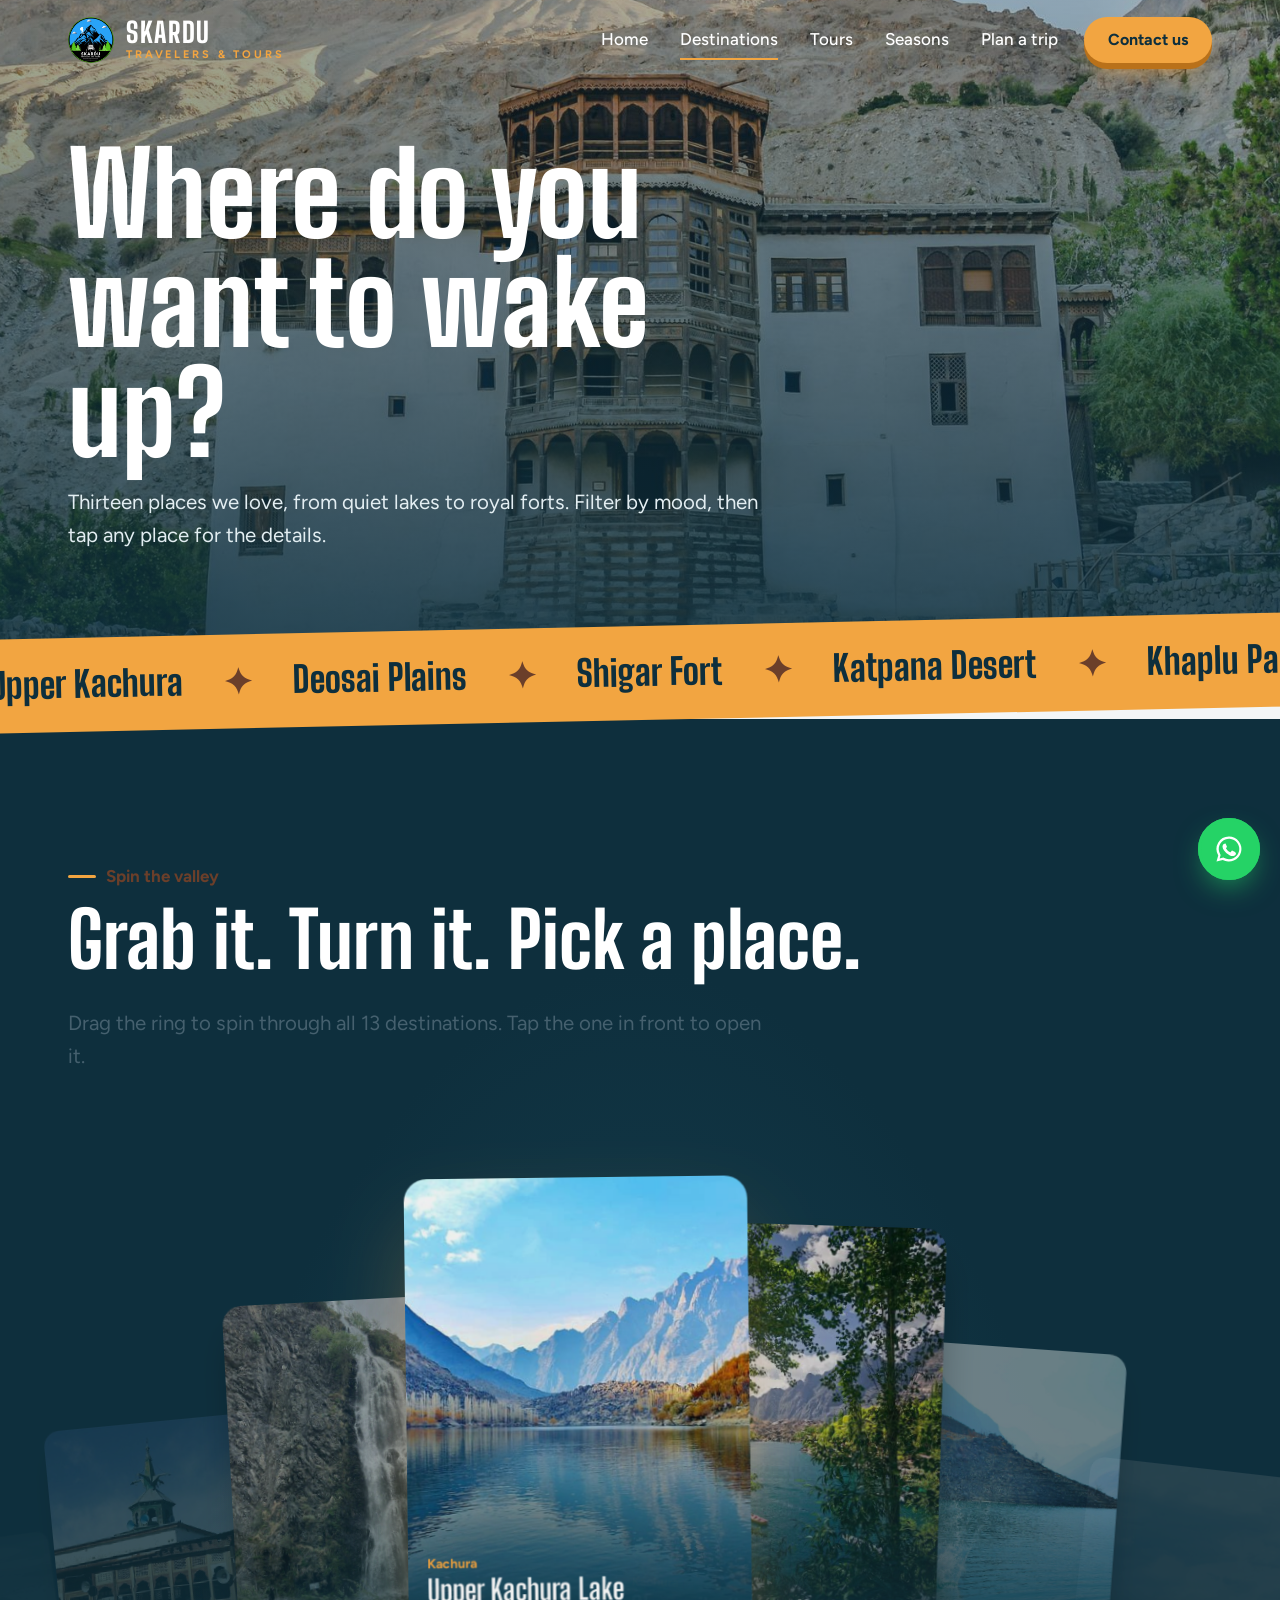
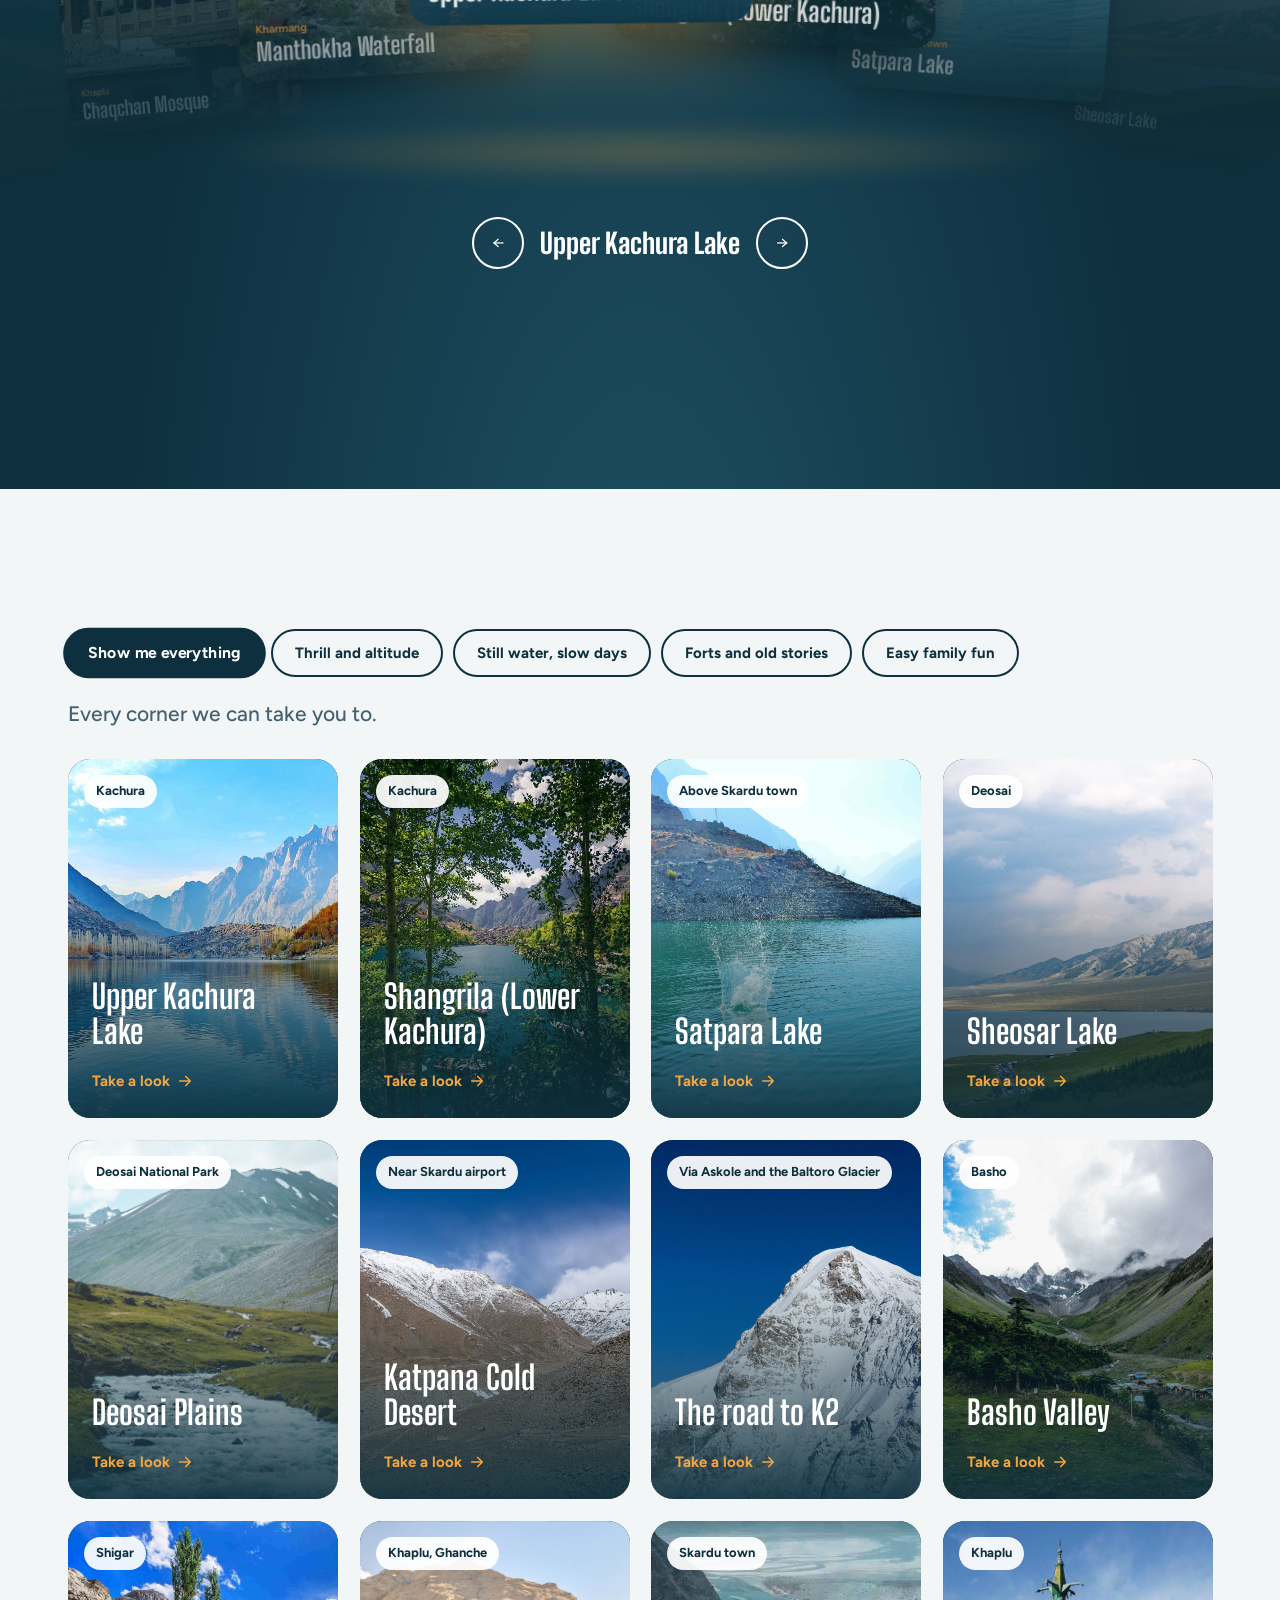
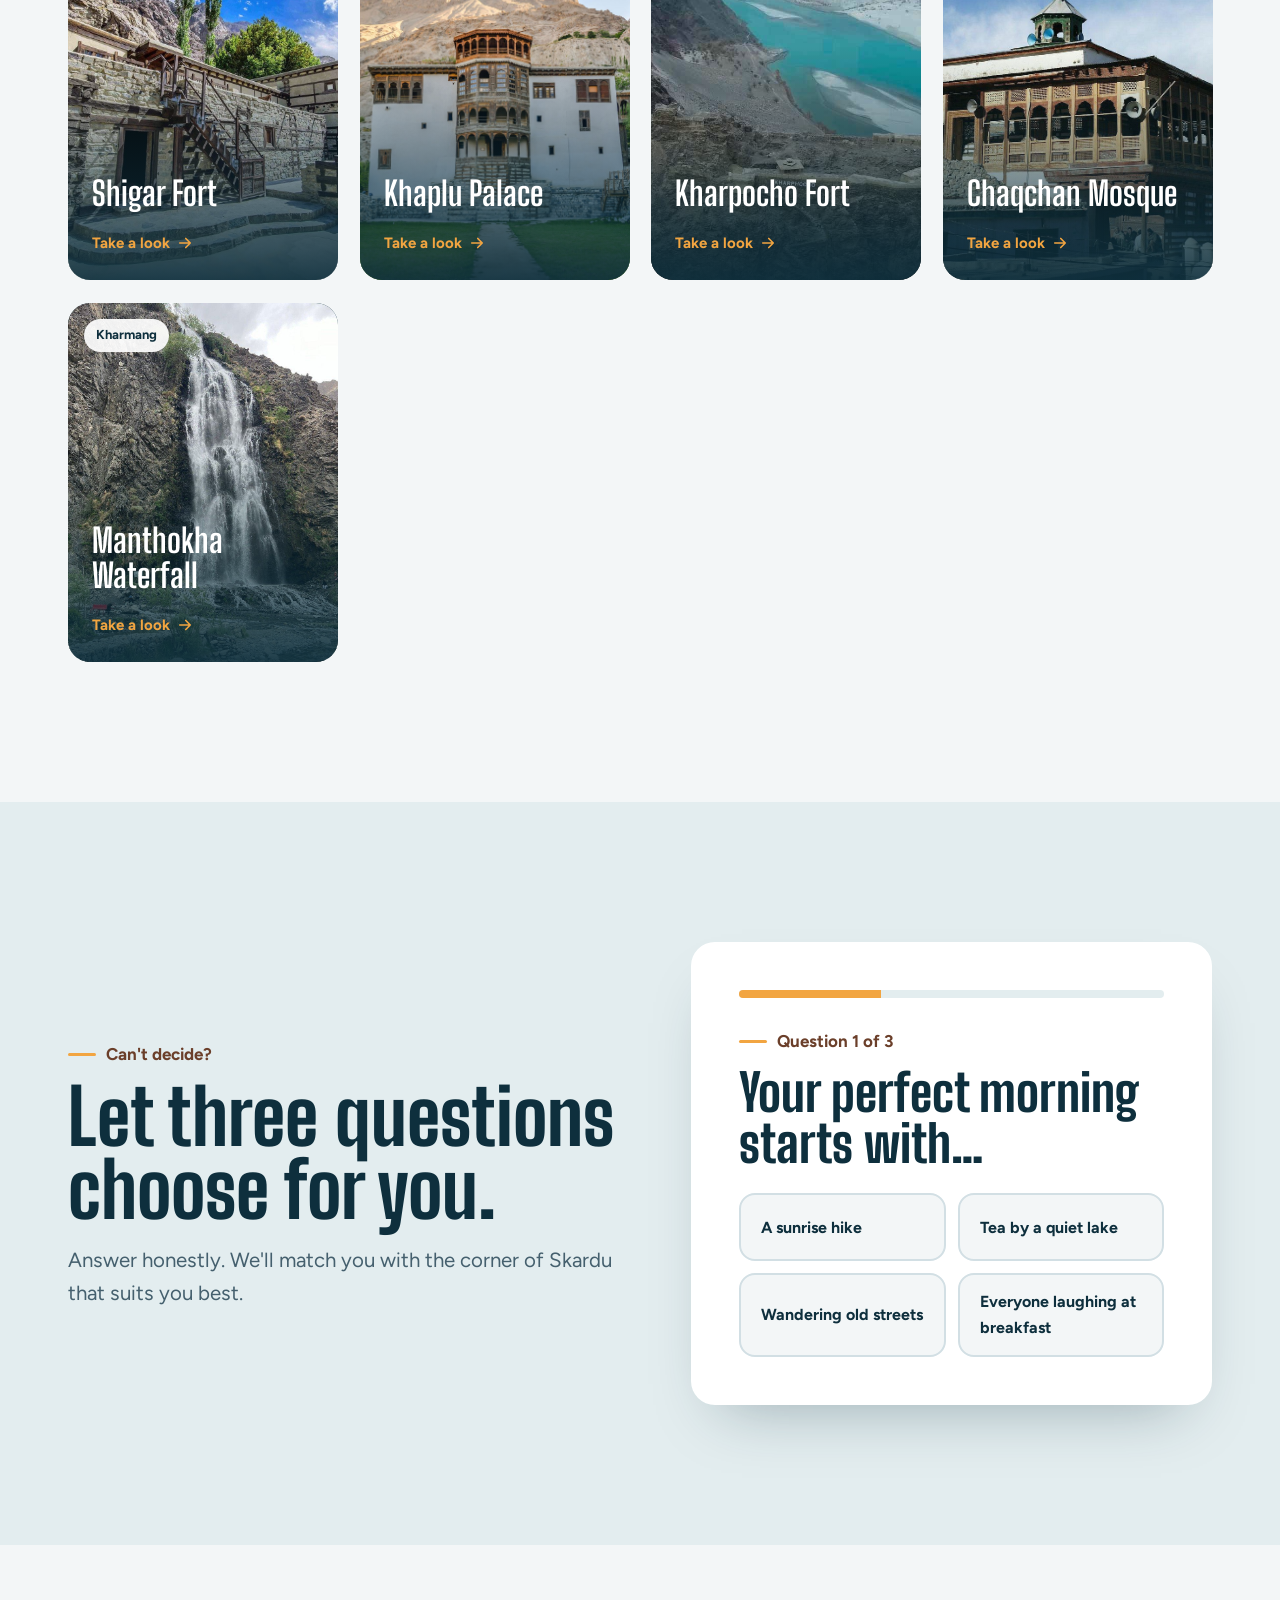
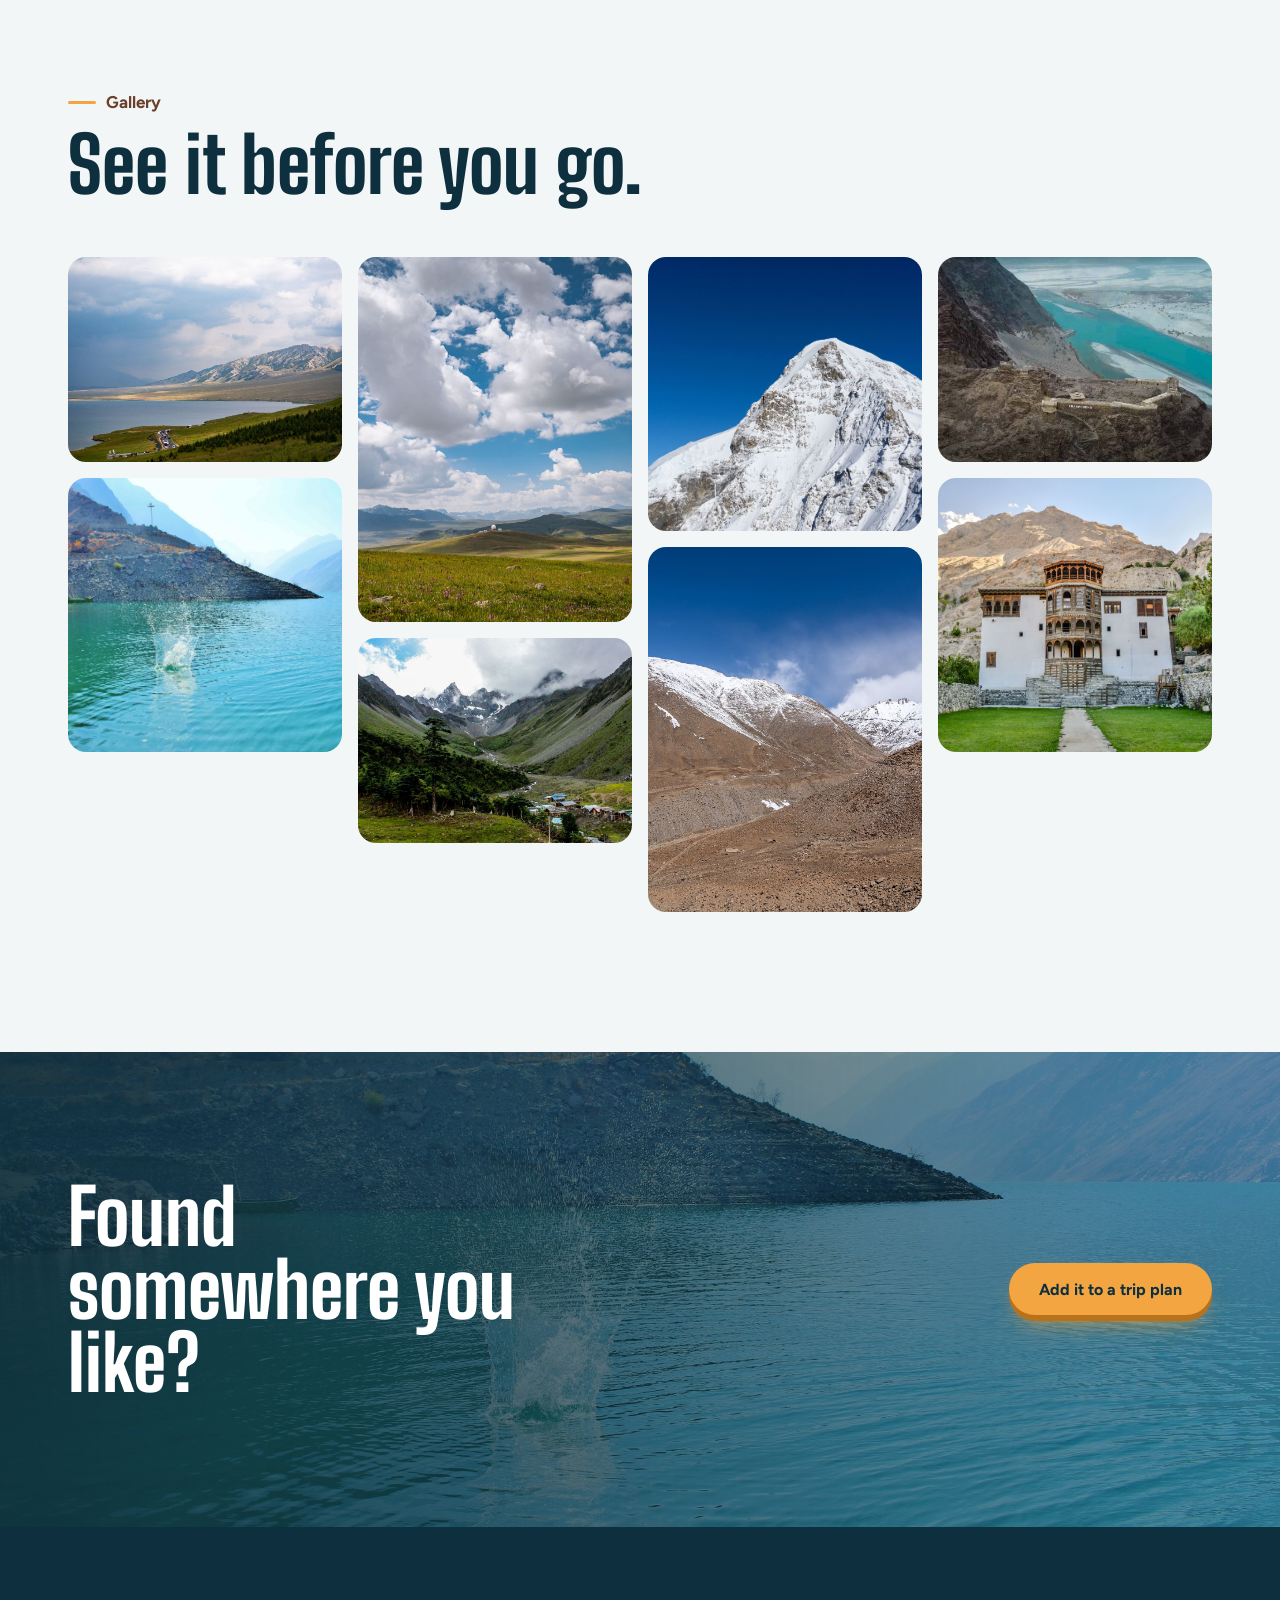
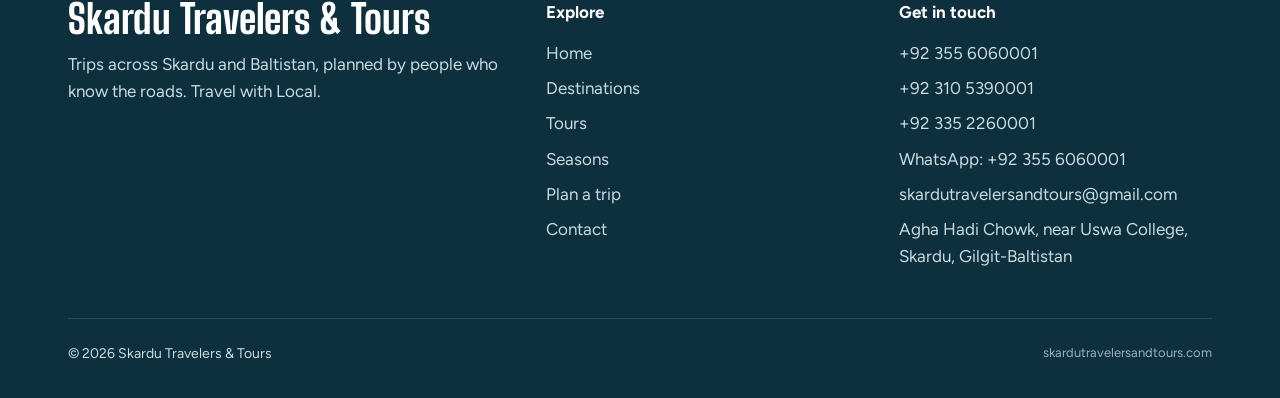
==== commit 18351f64: "Add Skardu and Skardu & Hunza packages; restore home page sections - Add two signature packages (5 D" ====
--- a/destinations.html
+++ b/destinations.html
@@ -30,7 +30,7 @@
 <div class="wrap">
 <div class="section-head">
 <div><p class="kicker reveal">Spin the valley</p><h2 class="reveal" style="--d:100ms">Grab it. Turn it. Pick a place.</h2></div>
-<p class="lead reveal right">Drag the ring to spin through all 13 destinations. Tap the one in front to open it.</p>
+<p class="lead reveal right">Drag the ring to spin through all <span data-total="places">13</span> destinations. Tap the one in front to open it.</p>
 </div>
 </div>
 <div class="ring-stage reveal zoom" id="ring-stage" tabindex="0" aria-label="Carousel of destinations. Use left and right arrow keys to turn.">
--- a/css/style.css
+++ b/css/style.css
@@ -487,6 +487,7 @@
 .tour3d .back { overflow-y: auto; padding: 26px; gap: 12px; }
 .tour3d .back h3 { font-size: 30px; }
 .tour3d .back .tour-price { font-size: 26px; }
+.tour3d .was { font-size: .6em; font-weight: 500; opacity: .65; margin-right: 6px; }
 .tour3d .back p { font-size: 16px; }
 
 
@@ -519,3 +520,46 @@
 .flights span { color: var(--apricot); font-weight: 700; }
 .offer-card.fly p { color: #C9DCE3; }
 @media (max-width: 960px) { .offer-grid { grid-template-columns: 1fr; } }
+
+
+/* ---------- Signature packages ---------- */
+.package-list { display: grid; gap: 36px; }
+.package { display: grid; grid-template-columns: minmax(0, 5fr) minmax(0, 8fr); background: var(--paper); border-radius: 24px; overflow: hidden; box-shadow: 0 30px 60px -34px rgba(14,47,61,.45); }
+.pkg-art { position: relative; min-height: 320px; background-size: cover; background-position: center; }
+.pkg-art .days { position: absolute; left: 20px; top: 20px; background: var(--apricot); color: var(--indus); font-weight: 800; padding: 8px 16px; border-radius: 999px; font-size: 15px; }
+.pkg-body { padding: clamp(26px, 4vw, 44px); display: flex; flex-direction: column; gap: 16px; }
+.pkg-body .kicker { margin-bottom: 0; }
+.pkg-body h3 { font-size: clamp(34px, 3.4vw, 48px); font-weight: 800; }
+.pkg-sub { font-weight: 700; color: var(--walnut); font-size: 18px; }
+.pkg-intro { color: var(--muted); }
+.pkg-cols { display: grid; grid-template-columns: repeat(2, minmax(0, 1fr)); gap: 28px; padding-top: 18px; border-top: 1px solid var(--line); }
+.pkg-body h4 { margin: 0 0 12px; font-size: 13px; letter-spacing: .14em; text-transform: uppercase; color: var(--muted); }
+.pkg-region { margin-bottom: 14px; }
+.pkg-region b { display: block; margin-bottom: 6px; }
+.pkg-rates { width: 100%; border-collapse: collapse; }
+.pkg-rates th, .pkg-rates td { padding: 12px 0; border-bottom: 1px solid var(--line); text-align: left; font-weight: 500; }
+.pkg-rates td { text-align: right; font-family: var(--display); font-weight: 800; font-size: 26px; white-space: nowrap; }
+.pkg-rates tr:last-child td { color: var(--apricot-dark); }
+.pkg-note { font-size: 14px; color: var(--muted); margin-top: 12px; }
+.package .tick li { font-size: 15px; }
+.cross { list-style: none; margin: 0; padding: 0; display: grid; gap: 10px; }
+.cross li { position: relative; padding-left: 30px; font-size: 15px; color: var(--muted); }
+.cross li::before, .cross li::after { content: ""; position: absolute; left: 4px; top: .75em; width: 12px; height: 2px; background: #A02C2C; border-radius: 2px; transform: rotate(45deg); }
+.cross li::after { transform: rotate(-45deg); }
+.pkg-important { background: #E3EDEF; border-radius: 16px; padding: 18px 20px; }
+.pkg-notes { margin: 0; padding-left: 20px; display: grid; gap: 6px; font-size: 15px; }
+.package .actions { display: flex; flex-wrap: wrap; gap: 12px; margin-top: 8px; }
+.why-stat { margin-top: 48px; display: grid; grid-template-columns: minmax(0, 1fr) minmax(0, 1.4fr); gap: 32px; align-items: center; background: var(--indus); color: #fff; border-radius: 24px; padding: clamp(28px, 4vw, 48px); }
+.why-stat h3 { font-size: clamp(34px, 3.4vw, 48px); font-weight: 800; }
+.why-stat .kicker { color: var(--apricot); }
+.why-tag { margin-top: 12px; color: #C9DCE3; }
+.why-list { grid-template-columns: repeat(2, minmax(0, 1fr)); gap: 14px 24px; }
+@media (max-width: 960px) {
+  .package { grid-template-columns: 1fr; }
+  .pkg-art { min-height: 240px; }
+  .why-stat { grid-template-columns: 1fr; }
+}
+@media (max-width: 640px) {
+  .pkg-cols, .why-list { grid-template-columns: 1fr; }
+  .pkg-rates td { font-size: 22px; }
+}
